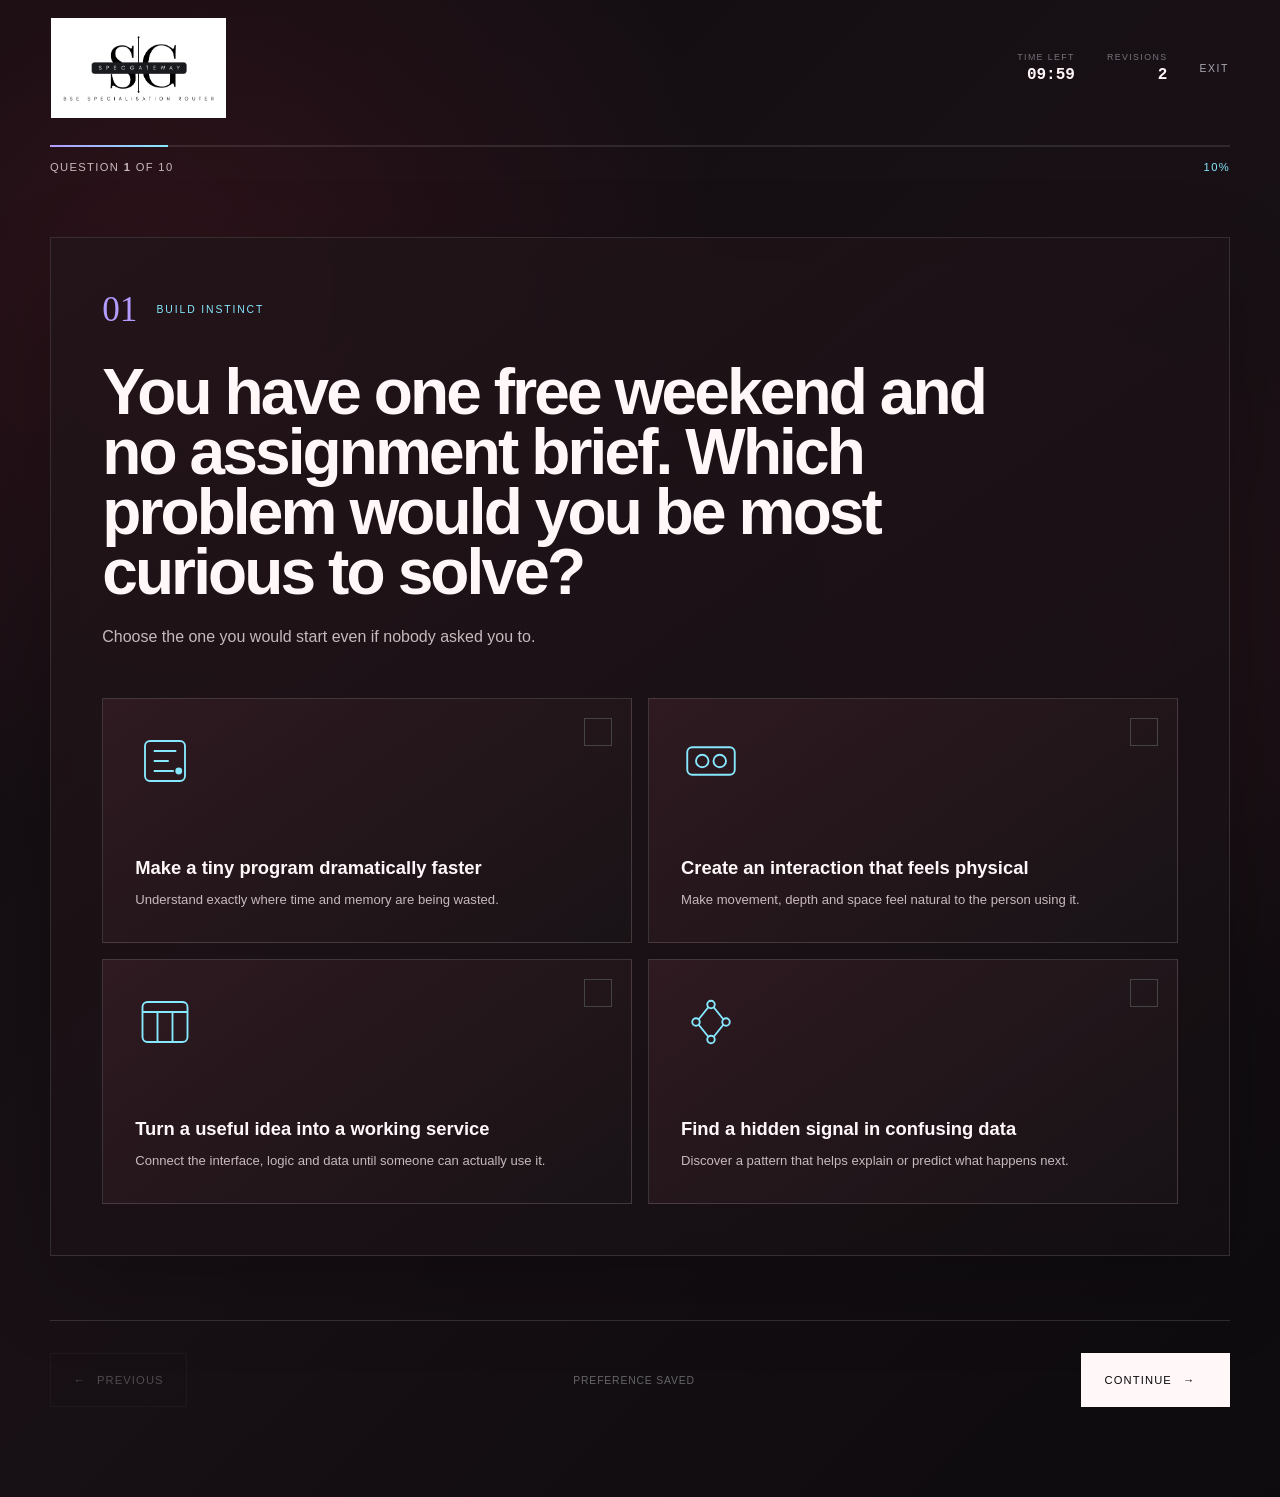
==== results.html @ 1edab22e "Initial SpecGateway website" ====
<!DOCTYPE html>
<html lang="en">

<head>
    <meta charset="UTF-8">

    <meta
        name="viewport"
        content="width=device-width, initial-scale=1.0"
    >

    <meta
        name="description"
        content="Discover your recommended BSE specialisation with SpecGateway."
    >

    <title>Results | SpecGateway</title>

    <link rel="stylesheet" href="styles.css">
</head>


<body class="results-page">


    <!-- =========================================================
         2-SECOND BALLOON RESULT INTRO
    ========================================================== -->

    <div
        class="result-reveal-overlay"
        id="resultRevealOverlay"
    >

        <!-- Cute floating balloons -->
        <div
            class="balloon-layer"
            aria-hidden="true"
        >

            <span class="balloon balloon-1"></span>
            <span class="balloon balloon-2"></span>
            <span class="balloon balloon-3"></span>
            <span class="balloon balloon-4"></span>
            <span class="balloon balloon-5"></span>
            <span class="balloon balloon-6"></span>
            <span class="balloon balloon-7"></span>
            <span class="balloon balloon-8"></span>
            <span class="balloon balloon-9"></span>
            <span class="balloon balloon-10"></span>

        </div>


        <!-- Intro message -->
        <div class="reveal-message">

            <span class="reveal-small">
                SPECGATEWAY
            </span>


            <p class="reveal-pretitle">
                ASSESSMENT COMPLETE
            </p>


            <h1>

                <span id="revealStudentName">
                    STUDENT
                </span>,

            </h1>


            <p class="reveal-gateway-text">
                YOUR GATEWAY IS OPEN
            </p>


            <div class="reveal-stars" aria-hidden="true">

                <span>✦</span>
                <span>✧</span>
                <span>✦</span>

            </div>

        </div>

    </div>



    <!-- =========================================================
         CELEBRATION CANVAS
         Used for subtle confetti after result reveal
    ========================================================== -->

    <canvas
        id="celebrationCanvas"
        aria-hidden="true"
    ></canvas>



    <!-- =========================================================
         NAVIGATION
    ========================================================== -->

    <nav
        class="main-nav scrolled"
        id="mainNav"
        aria-label="Results navigation"
    >

        <div class="nav-container">


            <!-- LOGO -->

            <a
                class="brand"
                href="index.html"
                aria-label="SpecGateway home"
            >

                <img
                    class="brand-logo"
                    src="assets/logo/specgateway-logo.png"
                    alt="SpecGateway — BSE Specialisation Router"
                >

            </a>



            <!-- MOBILE NAVIGATION -->

            <button
                class="nav-toggle"
                id="navToggle"
                type="button"
                aria-label="Open navigation"
                aria-expanded="false"
                aria-controls="navLinks"
            >

                <span></span>
                <span></span>
                <span></span>

            </button>



            <!-- NAVIGATION LINKS -->

            <div
                class="nav-menu"
                id="navLinks"
            >

                <a
                    class="nav-link"
                    href="index.html#gateway"
                >
                    Gateway
                </a>


                <a
                    class="nav-link"
                    href="index.html#paths"
                >
                    Paths
                </a>


                <a
                    class="nav-link"
                    href="index.html#process"
                >
                    How It Works
                </a>


                <a
                    class="nav-link"
                    href="contact.html"
                >
                    Connect
                </a>


                <a
                    class="nav-cta"
                    href="quiz.html"
                >

                    Assessment

                    <span aria-hidden="true">
                        ↗
                    </span>

                </a>

            </div>

        </div>

    </nav>



    <!-- =========================================================
         RESULTS MAIN
    ========================================================== -->

    <main
        class="results-main"
        id="resultsMain"
    >


        <!-- =====================================================
             01 / PRIMARY RESULT
        ====================================================== -->

        <section
            class="results-hero section-pad"
            id="resultsHero"
        >

            <div class="section-number">
                01 / YOUR GATEWAY
            </div>


            <div class="results-hero-grid">


                <!-- LEFT TEXT -->

                <div class="results-hero-copy">


                    <p class="results-personal-intro">

                        <span id="resultFirstName">
                            Student
                        </span>,

                        your strongest signal points here.

                    </p>



                    <span class="result-primary-label">
                        PRIMARY SPECIALISATION
                    </span>



                    <h1
                        class="result-specialisation-name"
                        id="resultPrimaryName"
                    >
                        ANALYSING...
                    </h1>



                    <p
                        class="result-primary-tagline"
                        id="resultPrimaryTagline"
                    >
                        Your assessment profile is being prepared.
                    </p>


                </div>



                <!-- RIGHT SCORE -->

                <div class="result-score-orbit">

                    <div class="score-orbit-ring ring-a"></div>
                    <div class="score-orbit-ring ring-b"></div>
                    <div class="score-orbit-ring ring-c"></div>


                    <div class="result-score-core">

                        <strong id="primaryMatchPercent">
                            0%
                        </strong>

                        <span>
                            SIGNAL SHARE
                        </span>

                    </div>

                </div>


            </div>

        </section>



        <!-- =====================================================
             02 / WHY IT FITS
        ====================================================== -->

        <section class="results-reasoning section-pad">

            <div class="section-number">
                02 / YOUR PATTERN
            </div>


            <div class="results-reasoning-grid">


                <div class="results-reasoning-heading">

                    <h2>

                        YOUR ANSWERS
                        <br>

                        <em>
                            LEFT CLUES.
                        </em>

                    </h2>


                    <p>
                        SpecGateway looked across your choices rather
                        than relying on a single answer.
                    </p>

                </div>



                <div
                    class="reasoning-list"
                    id="reasoningList"
                >

                    <!-- JavaScript inserts 3 reasoning cards -->

                </div>


            </div>

        </section>



        <!-- =====================================================
             03 / SECONDARY MATCH
        ====================================================== -->

        <section class="secondary-result section-pad">

            <div class="section-number">
                03 / SECONDARY SIGNAL
            </div>


            <div class="secondary-result-grid">


                <div>

                    <h2>

                        ONE RESULT
                        <br>

                        DOESN'T TELL
                        <br>

                        <em>
                            THE WHOLE STORY.
                        </em>

                    </h2>

                </div>



                <article class="secondary-card">

                    <span class="secondary-label">
                        YOUR SECOND STRONGEST SIGNAL
                    </span>


                    <h3 id="secondaryMatchName">
                        Loading...
                    </h3>


                    <div class="secondary-percentage">

                        <strong id="secondaryMatchPercent">
                            0%
                        </strong>

                    </div>


                    <p id="secondaryMatchCopy">
                        Your profile also showed a meaningful connection
                        with this specialisation.
                    </p>

                </article>


            </div>

        </section>



        <!-- =====================================================
             04 / REQUIRED HTML5 CANVAS GRAPH
        ====================================================== -->

        <section class="result-chart-section section-pad">

            <div class="section-number">
                04 / SPECIALISATION MAP
            </div>


            <div class="result-chart-heading">

                <h2>

                    FOUR PATHS.
                    <br>

                    <em>
                        YOUR SIGNALS.
                    </em>

                </h2>


                <p>
                    This dynamic HTML5 Canvas visual shows how your
                    responses were distributed across all four BSE
                    specialisations.
                </p>

            </div>



            <div class="result-chart-layout">


                <!-- Canvas requirement -->

                <div class="canvas-shell">

                    <canvas
                        id="specialisationChart"
                        width="760"
                        height="560"
                        aria-label="Canvas chart showing the student's four specialisation scores"
                    ></canvas>

                </div>



                <!-- Text percentages -->

                <div class="score-list">


                    <div class="score-row">

                        <div>

                            <span class="score-index">
                                01
                            </span>

                            <span>
                                Low-Level Programming
                            </span>

                        </div>

                        <strong id="scoreLowLevel">
                            0%
                        </strong>

                    </div>



                    <div class="score-row">

                        <div>

                            <span class="score-index">
                                02
                            </span>

                            <span>
                                AR / VR
                            </span>

                        </div>

                        <strong id="scoreArvr">
                            0%
                        </strong>

                    </div>



                    <div class="score-row">

                        <div>

                            <span class="score-index">
                                03
                            </span>

                            <span>
                                Full-Stack Web Development
                            </span>

                        </div>

                        <strong id="scoreFullstack">
                            0%
                        </strong>

                    </div>



                    <div class="score-row">

                        <div>

                            <span class="score-index">
                                04
                            </span>

                            <span>
                                Machine Learning
                            </span>

                        </div>

                        <strong id="scoreMl">
                            0%
                        </strong>

                    </div>


                </div>


            </div>

        </section>



        <!-- =====================================================
             05 / NEXT STEPS
        ====================================================== -->

        <section class="results-next section-pad">

            <div class="section-number">
                05 / WHERE NEXT?
            </div>


            <div class="results-next-heading">

                <h2>

                    DON'T JUST
                    <br>

                    KNOW THE PATH.
                    <br>

                    <em>
                        TEST IT.
                    </em>

                </h2>


                <p>
                    Use these recommendations as small experiments
                    before making larger learning decisions.
                </p>

            </div>



            <div
                class="next-step-grid"
                id="nextStepGrid"
            >

                <!-- JavaScript inserts pathway-specific next steps -->

            </div>

        </section>



        <!-- =====================================================
             06 / PERSONAL REFLECTION
        ====================================================== -->

        <section
            class="result-reflection-section section-pad"
            id="resultReflectionSection"
        >

            <div class="section-number">
                06 / YOUR OWN WORDS
            </div>


            <div class="result-reflection-grid">

                <div>

                    <h2>

                        YOU ALSO
                        <br>

                        <em>
                            SAID...
                        </em>

                    </h2>

                </div>


                <blockquote
                    class="student-reflection-result"
                    id="studentReflectionResult"
                >
                    Your optional reflection will appear here.
                </blockquote>

            </div>

        </section>



        <!-- =====================================================
             07 / CONGRATULATIONS
        ====================================================== -->

        <section class="congratulations-section section-pad">

            <div class="congratulations-inner">


                <span class="section-number">
                    07 / GATEWAY OPEN
                </span>


                <p class="congrats-small">
                    ASSESSMENT COMPLETE
                </p>


                <h2>

                    CONGRATULATIONS,
                    <br>

                    <em id="congratsName">
                        STUDENT.
                    </em>

                </h2>


                <p class="congrats-copy">
                    You have completed your SpecGateway reflection.
                    This result is not a permanent label — it is a
                    direction worth exploring.
                </p>


                <div
                    class="celebration-symbols"
                    aria-hidden="true"
                >

                    <span>✦</span>
                    <span>◌</span>
                    <span>✧</span>
                    <span>◈</span>
                    <span>✦</span>

                </div>


            </div>

        </section>



        <!-- =====================================================
             08 / SHARE YOUR RESULT
        ====================================================== -->

        <section class="share-result-section section-pad">

            <div class="section-number">
                08 / SHARE YOUR GATEWAY
            </div>


            <div class="share-result-grid">


                <div class="share-result-heading">

                    <h2>

                        LET YOUR
                        <br>

                        <em>
                            NETWORK KNOW.
                        </em>

                    </h2>


                    <p>
                        Share your recommended BSE specialisation
                        or copy your result for another platform.
                    </p>

                </div>



                <div class="share-panel">


                    <!-- Dynamic share card -->

                    <article
                        class="share-preview-card"
                        id="sharePreviewCard"
                    >

                        <span class="share-card-label">
                            SPECGATEWAY / RESULT
                        </span>


                        <h3 id="shareResultName">
                            Loading...
                        </h3>


                        <p id="shareResultText">
                            My strongest BSE specialisation signal is...
                        </p>


                        <span class="share-card-footer">
                            BSE SPECIALISATION ROUTER
                        </span>

                    </article>



                    <!-- Real sharing controls -->

                    <div class="share-buttons-grid">


                        <!-- LinkedIn -->

                        <button
                            type="button"
                            class="share-button"
                            id="shareLinkedIn"
                        >

                            <span class="share-platform">
                                in
                            </span>


                            <span>
                                LinkedIn
                            </span>


                            <span class="share-arrow">
                                ↗
                            </span>

                        </button>



                        <!-- Facebook -->

                        <button
                            type="button"
                            class="share-button"
                            id="shareFacebook"
                        >

                            <span class="share-platform">
                                f
                            </span>


                            <span>
                                Facebook
                            </span>


                            <span class="share-arrow">
                                ↗
                            </span>

                        </button>



                        <!-- Instagram / native share -->

                        <button
                            type="button"
                            class="share-button"
                            id="shareInstagram"
                        >

                            <span class="share-platform">
                                ◎
                            </span>


                            <span>
                                Instagram
                            </span>


                            <span class="share-arrow">
                                ↗
                            </span>

                        </button>



                        <!-- Copy -->

                        <button
                            type="button"
                            class="share-button"
                            id="copyResult"
                        >

                            <span class="share-platform">
                                ⧉
                            </span>


                            <span>
                                Copy Result
                            </span>


                            <span class="share-arrow">
                                ↗
                            </span>

                        </button>


                    </div>



                    <p
                        class="share-feedback"
                        id="shareFeedback"
                        aria-live="polite"
                    ></p>


                </div>


            </div>

        </section>



        <!-- =====================================================
             09 / RETAKE
        ====================================================== -->

        <section class="results-actions section-pad">

            <div class="results-action-inner">


                <div>

                    <span class="section-number">
                        09 / KEEP EXPLORING
                    </span>


                    <h2>

                        YOUR INTERESTS
                        <br>

                        <em>
                            CAN EVOLVE.
                        </em>

                    </h2>


                    <p>
                        Explore the recommended path, then return later
                        if your interests change.
                    </p>

                </div>



                <div class="results-action-buttons">


                    <button
                        type="button"
                        class="button button-primary"
                        id="retakeAssessment"
                    >

                        Retake Assessment

                        <span aria-hidden="true">
                            ↗
                        </span>

                    </button>



                    <a
                        href="contact.html"
                        class="button button-ghost"
                    >

                        Ask a Question

                        <span aria-hidden="true">
                            ↗
                        </span>

                    </a>


                </div>


                <p
                    class="retake-message"
                    id="retakeMessage"
                    aria-live="polite"
                ></p>


            </div>

        </section>


    </main>



    <!-- =========================================================
         FOOTER
    ========================================================== -->

    <footer class="main-footer">


        <div class="footer-brand-lockup">

            <img
                src="assets/logo/specgateway-logo.png"
                alt="SpecGateway — BSE Specialisation Router"
            >

        </div>



        <div class="footer-columns">


            <div>

                <p class="footer-label">
                    PROJECT
                </p>


                <p>
                    An interactive BSE Specialisation Advisor
                    for incoming software engineering students.
                </p>

            </div>



            <nav aria-label="Footer navigation">

                <p class="footer-label">
                    NAVIGATE
                </p>


                <a href="index.html#gateway">
                    Gateway
                </a>


                <a href="index.html#paths">
                    Paths
                </a>


                <a href="quiz.html">
                    Assessment
                </a>


                <a href="contact.html">
                    Connect
                </a>

            </nav>



            <div>

                <p class="footer-label">
                    SPECIALISATIONS
                </p>


                <p>
                    Low-Level Programming
                </p>


                <p>
                    AR / VR
                </p>


                <p>
                    Full-Stack Web Development
                </p>


                <p>
                    Machine Learning
                </p>

            </div>


        </div>



        <div class="footer-bottom">

            <span>
                © 2026 SpecGateway
            </span>


            <span>
                BSE SPECIALISATION ROUTER
            </span>

        </div>


    </footer>



    <!-- =========================================================
         JAVASCRIPT
    ========================================================== -->

    <script src="script.js"></script>


</body>

</html>
---- styles.css ----
/* ROOT COLORS */
:root {
    --bg: #0b090c;
    --panel: #171216;

    --text: #fff7f8;
    --muted: #c7b9bd;

    --violet: #b39cff;
    --cyan: #86e8ff;

    --red: #d14a61;
    --red-dark: #7a2133;
    --coral: #ff796f;

    --line: rgba(255, 255, 255, .14);

    --success: #8cf0c5;
    --error: #ff8b9b;
}

/* GENERAL */
* {
    box-sizing: border-box;
    margin: 0;
    padding: 0;
}

html {
    scroll-behavior: smooth;
}


body {
    background:
        radial-gradient(
            circle at 12% 18%,
            rgba(209, 74, 97, .12),
            transparent 30%
        ),
        radial-gradient(
            circle at 88% 70%,
            rgba(179, 156, 255, .06),
            transparent 30%
        ),
        var(--bg);

    color: var(--text);

    font-family:
        Arial,
        Helvetica,
        sans-serif;

    overflow-x: hidden;
}

a {
    color: inherit;
    text-decoration: none;
}

img {
    max-width: 100%;
    display: block;
}


/* SKIP LINK */

.skip-link {
    position: fixed;
    left: 1rem;
    top: -5rem;
    z-index: 999;
    background: #fff;
    color: #000;
    padding: .7rem 1rem;
}

.skip-link:focus {
    top: 1rem;
}


/* NAVIGATION */

.main-nav {
    position: fixed;
    inset: 0 0 auto;
    z-index: 50;
    padding: 18px 4vw;
    transition: .3s;
}

.main-nav.scrolled {
    background: rgba(5, 5, 6, .78);
    backdrop-filter: blur(18px);
    border-bottom: 1px solid var(--line);
}

.nav-container {
    display: flex;
    align-items: center;
    justify-content: space-between;
    gap: 2rem;
}

.brand-logo {
    width: 175px;
    filter: invert(1);
    mix-blend-mode: screen;
}

.nav-menu {
    display: flex;
    align-items: center;
    gap: 1.6rem;
    font-size: .78rem;
    text-transform: uppercase;
    letter-spacing: .12em;
}

.nav-link {
    color: #d5d1d8;
}

.nav-link:hover {
    color: var(--cyan);
}

.nav-cta,
.button {
    display: inline-flex;
    gap: .7rem;
    align-items: center;
    justify-content: center;
    border: 1px solid var(--line);
    padding: 14px 20px;
    text-transform: uppercase;
    letter-spacing: .1em;
    font-size: .76rem;
    transition: .25s;
}

.nav-cta,
.button-primary {
    background: var(--text);
    color: #08080a;
}

.button:hover,
.nav-cta:hover {
    transform: translateY(-2px);
}

.button-ghost {
    background: rgba(0, 0, 0, .2);
    backdrop-filter: blur(8px);
}

.button-light {
    background: #fff;
    color: #000;
}

.nav-toggle {
    display: none;
}


/* HERO */

.hero {
    height: 100svh;
    min-height: 720px;
    position: relative;
    overflow: hidden;
    display: flex;
    align-items: center;
}

.hero-video,
.hero-overlay,
#heroCanvas {
    position: absolute;
    inset: 0;
    width: 100%;
    height: 100%;
}

.hero-video {
    object-fit: cover;
}

.hero-overlay {
    background:
        linear-gradient(
            90deg,
            rgba(0, 0, 0, .78),
            rgba(0, 0, 0, .18) 60%,
            rgba(0, 0, 0, .42)
        ),
        linear-gradient(
            0deg,
            rgba(0, 0, 0, .75),
            transparent 55%
        );
}

#heroCanvas {
    pointer-events: none;
}

.hero-inner {
    position: relative;
    z-index: 2;
    width: 100%;
    padding: 10vh 5vw 8vh;
}

.hero-kicker,
.section-number,
.eyebrow {
    font-size: .7rem;
    letter-spacing: .2em;
    text-transform: uppercase;
    color: #cbc6d0;
}

.hero-index {
    margin-right: 1rem;
    color: var(--cyan);
}

.hero-title {
    font-size: clamp(4.2rem, 11vw, 10rem);
    line-height: .82;
    letter-spacing: -.065em;
    margin: 5vh 0;
}

.hero-line {
    display: block;
}

.hero-line-accent {
    font-style: italic;
    color: transparent;
    -webkit-text-stroke: 1px var(--text);
}

.hero-bottom {
    display: flex;
    justify-content: space-between;
    align-items: end;
    gap: 3rem;
}

.hero-copy {
    max-width: 460px;
    font-size: 1.08rem;
    color: #ddd8df;
}

.hero-actions {
    display: flex;
    gap: .7rem;
    flex-wrap: wrap;
}


/* PATH MARQUEE */

.path-marquee {
    position: absolute;
    bottom: 0;
    width: 100%;
    border-top: 1px solid var(--line);
    overflow: hidden;
    background: rgba(0, 0, 0, .2);
    z-index: 3;
}

.path-marquee-track {
    display: flex;
    gap: 2.3rem;
    width: max-content;
    padding: 12px 0;
    font-size: .67rem;
    letter-spacing: .16em;
    animation: marquee 26s linear infinite;
}

@keyframes marquee {
    to {
        transform: translateX(-50%);
    }
}


/* SCROLL CUE */

.scroll-cue {
    position: absolute;
    right: 4vw;
    bottom: 55px;
    z-index: 4;
    font-size: .6rem;
    letter-spacing: .16em;
    display: flex;
    align-items: center;
    gap: 12px;
}

.scroll-line {
    width: 50px;
    height: 1px;
    background: #fff;
}


/* SECTION SPACING */

.section-pad {
    padding: 10rem 5vw;
}


/* INTRO AND STUDENT ENTRY LAYOUT */

.intro-layout,
.entry-layout {
    display: grid;
    grid-template-columns: 1.05fr .95fr;
    gap: 7vw;
    align-items: center;
    margin-top: 5rem;
}

.intro-copy h2,
.process-heading h2,
.entry-copy h2 {
    font-size: clamp(3rem, 6vw, 6.7rem);
    line-height: .93;
    letter-spacing: -.05em;
    margin: 1.5rem 0;
}

em {
    font-family: Georgia, serif;
    font-weight: 400;
    color: var(--violet);
}

.lead-copy,
.entry-copy > p {
    max-width: 620px;
    color: var(--muted);
    font-size: 1.05rem;
}


/* GATEWAY 3D VISUAL */

.gateway-stage {
    text-align: center;
    perspective: 1000px;
}

.gateway-scene {
    height: 480px;
    position: relative;
    transform-style: preserve-3d;
    transition: transform .15s ease-out;
}

.gateway-orbit,
.gateway-core {
    position: absolute;
    left: 50%;
    top: 50%;
    transform: translate(-50%, -50%);
    border-radius: 50%;
}

.gateway-orbit {
    border: 1px solid rgba(169, 140, 255, .55);
    box-shadow: 0 0 50px rgba(121, 231, 255, .08);
}

.orbit-one {
    width: 360px;
    height: 360px;
}

.orbit-two {
    width: 270px;
    height: 270px;
    transform: translate(-50%, -50%) rotateX(70deg);
}

.orbit-three {
    width: 410px;
    height: 190px;
    transform: translate(-50%, -50%) rotateY(65deg);
}

.gateway-core {
    width: 150px;
    height: 150px;
    display: grid;
    place-items: center;
    background:
        radial-gradient(
            circle,
            rgba(121, 231, 255, .18),
            rgba(169, 140, 255, .08),
            transparent 70%
        );
    border: 1px solid var(--line);
    font: 4rem Georgia, serif;
}

.gateway-label {
    position: absolute;
    font-size: .6rem;
    letter-spacing: .16em;
}

.label-top {
    top: 4%;
    left: 50%;
    transform: translateX(-50%);
}

.label-bottom {
    bottom: 4%;
    left: 50%;
    transform: translateX(-50%);
}

.label-left {
    left: 0;
    top: 50%;
}

.label-right {
    right: 0;
    top: 50%;
}

.gateway-note {
    font-size: .65rem;
    color: var(--muted);
    letter-spacing: .12em;
}


/* PATHWAYS */

.pathways-heading {
    padding-bottom: 5rem;
}

.pathways-title-row {
    display: flex;
    justify-content: space-between;
    align-items: end;
    gap: 3rem;
    margin-top: 2rem;
}

.pathways-title-row h2 {
    font-size: clamp(4rem, 9vw, 9rem);
    line-height: .85;
    letter-spacing: -.06em;
}

.pathways-title-row p {
    max-width: 390px;
    color: var(--muted);
}

.path-panel {
    min-height: 80vh;
    border-top: 1px solid var(--line);
    display: grid;
    grid-template-columns: 1fr 1fr;
    align-items: stretch;
}

.path-reversed .path-visual {
    order: 2;
}

.path-visual {
    min-height: 560px;
    background:
        radial-gradient(
            circle at center,
            rgba(169, 140, 255, .12),
            transparent 55%
        ),
        #09090c;

    display: grid;
    place-items: center;
    overflow: hidden;
}

.path-content {
    padding: 8vw 6vw;
    display: flex;
    flex-direction: column;
    justify-content: center;
}

.path-index {
    font: 5rem Georgia, serif;
    color: #555;
}

.path-category {
    font-size: .65rem;
    letter-spacing: .2em;
    color: var(--cyan);
    margin: 1rem 0;
}

.path-content h3 {
    font-size: clamp(3rem, 5.8vw, 6.5rem);
    line-height: .9;
    letter-spacing: -.05em;
}

.path-content > p {
    max-width: 560px;
    color: var(--muted);
    margin: 2rem 0;
}

.path-keywords {
    display: flex;
    flex-wrap: wrap;
    gap: .5rem;
    list-style: none;
}

.path-keywords li {
    border: 1px solid var(--line);
    padding: .55rem .8rem;
    border-radius: 99px;
    font-size: .68rem;
    text-transform: uppercase;
}


/* LOW LEVEL PROGRAMMING VISUAL */

.visual-code-field {
    font: clamp(2rem, 5vw, 5rem) monospace;
    display: grid;
    gap: 1rem;
    opacity: .55;
    transform: rotate(-10deg);
}


/* AR VR VISUAL */

.visual-xr-space {
    position: relative;
    width: 360px;
    height: 360px;
}

.xr-ring {
    position: absolute;
    border: 1px solid var(--cyan);
    border-radius: 50%;
    inset: 20px;
}

.xr-ring-two {
    inset: 90px;
    border-color: var(--violet);
}

.xr-dot {
    position: absolute;
    width: 18px;
    height: 18px;
    border-radius: 50%;
    background: #fff;
    left: 50%;
    top: 50%;
    box-shadow: 0 0 35px var(--cyan);
}


/* FULL STACK VISUAL */

.visual-browser {
    width: min(72%, 520px);
    aspect-ratio: 1.3;
    border: 1px solid #777;
    transform: perspective(800px) rotateY(-12deg) rotateX(6deg);
    padding: 18px;
}

.browser-top {
    display: flex;
    gap: 8px;
    border-bottom: 1px solid #444;
    padding-bottom: 12px;
}

.browser-top span {
    width: 8px;
    height: 8px;
    border-radius: 50%;
    border: 1px solid #aaa;
}

.browser-grid {
    display: grid;
    grid-template-columns: 1fr 1fr;
    gap: 12px;
    height: 80%;
    padding-top: 18px;
}

.browser-grid span {
    border: 1px solid #333;
    background:
        linear-gradient(
            135deg,
            rgba(121, 231, 255, .08),
            rgba(169, 140, 255, .08)
        );
}


/* MACHINE LEARNING VISUAL */

.visual-network {
    position: relative;
    width: 380px;
    height: 380px;
}

.node {
    position: absolute;
    width: 18px;
    height: 18px;
    border: 1px solid var(--cyan);
    border-radius: 50%;
    box-shadow: 0 0 20px rgba(121, 231, 255, .4);
}

.n1 {
    left: 10%;
    top: 45%;
}

.n2 {
    left: 42%;
    top: 15%;
}

.n3 {
    right: 8%;
    top: 42%;
}

.n4 {
    left: 40%;
    bottom: 12%;
}

.n5 {
    left: 48%;
    top: 48%;
    background: var(--violet);
}

.network-line {
    position: absolute;
    height: 1px;
    background: #555;
    transform-origin: left;
}

.l1 {
    width: 155px;
    left: 14%;
    top: 47%;
    transform: rotate(-38deg);
}

.l2 {
    width: 160px;
    left: 47%;
    top: 18%;
    transform: rotate(35deg);
}

.l3 {
    width: 170px;
    left: 15%;
    top: 48%;
    transform: rotate(38deg);
}

.l4 {
    width: 170px;
    left: 47%;
    top: 51%;
    transform: rotate(-38deg);
}


/* HOW IT WORKS */

.process {
    background: #eeeae2;
    color: #0b0b0c;
}

.process .section-number {
    color: #666;
}

.process-grid {
    display: grid;
    grid-template-columns: repeat(4, 1fr);
    border-top: 1px solid #aaa;
    margin-top: 5rem;
}

.process-item {
    padding: 2.5rem 2rem;
    border-right: 1px solid #aaa;
}

.process-item > span {
    font: 2.4rem Georgia, serif;
}

.process-item h3 {
    font-size: 1.6rem;
    margin: 4rem 0 1rem;
}

.process-item p {
    color: #555;
}


/* STUDENT ENTRY */

.student-entry {
    background: #09090c;
}

.entry-meta {
    display: flex;
    flex-wrap: wrap;
    gap: .6rem;
    margin-top: 2rem;
}

.entry-meta span {
    font-size: .62rem;
    letter-spacing: .1em;
    border: 1px solid var(--line);
    padding: .6rem;
}


/* STUDENT FORM */

.student-form {
    border: 1px solid var(--line);
    padding: clamp(1.4rem, 4vw, 3rem);
    background: rgba(255, 255, 255, .025);
}

.field-group {
    margin-bottom: 1.3rem;
}

.field-group label {
    display: block;
    font-size: .68rem;
    letter-spacing: .13em;
    text-transform: uppercase;
    margin-bottom: .5rem;
}

input,
select {
    width: 100%;
    padding: 1rem;
    background: #0c0c10;
    color: #fff;
    border: 1px solid #393940;
    outline: none;
}

input:focus,
select:focus {
    border-color: var(--cyan);
}

.is-valid {
    border-color: var(--success) !important;
}

.is-invalid {
    border-color: var(--error) !important;
}

.error-message {
    display: block;
    color: var(--error);
    min-height: 1rem;
    margin-top: .35rem;
    font-size: .7rem;
}

.form-consent {
    display: flex;
    gap: .8rem;
    align-items: flex-start;
    margin: 1rem 0;
}

.form-consent input {
    width: auto;
    margin-top: .25rem;
}

.form-consent label {
    font-size: .75rem;
    color: var(--muted);
}

.form-submit {
    width: 100%;
    margin-top: 1rem;
}


/* FINAL CALL TO ACTION */

.final-cta {
    min-height: 90vh;
    position: relative;
    display: grid;
    place-items: center;
    overflow: hidden;
}

.final-cta-background {
    position: absolute;
    inset: 0;
    display: flex;
    justify-content: center;
    gap: 0;
    font: clamp(18rem, 45vw, 45rem) / 1 Georgia, serif;
    color: #0c0c10;
    -webkit-text-stroke: 1px #25252b;
}

.final-cta-inner {
    position: relative;
    z-index: 2;
    text-align: center;
}

.final-cta-inner h2 {
    font-size: clamp(4rem, 10vw, 10rem);
    line-height: .82;
    letter-spacing: -.06em;
    margin: 2rem 0;
}


/* FOOTER */

.main-footer {
    padding: 6rem 5vw 2rem;
    border-top: 1px solid var(--line);
}

.footer-brand-lockup img {
    width: min(500px, 80vw);
    filter: invert(1);
    margin-bottom: 5rem;
}

.footer-columns {
    display: grid;
    grid-template-columns: 2fr 1fr 1.4fr;
    gap: 4rem;
}

.footer-columns p,
.footer-columns a {
    display: block;
    color: var(--muted);
    margin: .4rem 0;
}

.footer-label {
    color: #fff !important;
    font-size: .65rem;
    letter-spacing: .15em;
    margin-bottom: 1rem !important;
}

.footer-bottom {
    display: flex;
    justify-content: space-between;
    border-top: 1px solid var(--line);
    margin-top: 5rem;
    padding-top: 1.5rem;
    font-size: .65rem;
    color: #777;
}


/* SCROLL REVEAL */

.reveal-on-scroll {
    opacity: 0;
    transform: translateY(30px);
    transition: .8s ease;
}

.reveal-on-scroll.visible {
    opacity: 1;
    transform: none;
}


/* TABLET */

@media (max-width: 850px) {

    .nav-toggle {
        display: flex;
        width: 34px;
        height: 30px;
        flex-direction: column;
        justify-content: center;
        gap: 5px;
    }

    .nav-toggle span {
        height: 1px;
        background: #fff;
        width: 100%;
    }

    .nav-menu {
        position: absolute;
        top: 72px;
        left: 4vw;
        right: 4vw;
        display: none;
        flex-direction: column;
        align-items: flex-start;
        background: #0b0b0e;
        padding: 1.5rem;
        border: 1px solid var(--line);
    }

    .nav-menu.active {
        display: flex;
    }

    .hero-inner {
        padding-top: 18vh;
    }

    .hero-bottom,
    .pathways-title-row {
        align-items: flex-start;
        flex-direction: column;
    }

    .scroll-cue {
        display: none;
    }

    .intro-layout,
    .entry-layout,
    .path-panel {
        grid-template-columns: 1fr;
    }

    .path-reversed .path-visual {
        order: 0;
    }

    .path-visual {
        min-height: 400px;
    }

    .process-grid {
        grid-template-columns: 1fr 1fr;
    }

    .footer-columns {
        grid-template-columns: 1fr;
    }
}


/* MOBILE */

@media (max-width: 520px) {

    .brand-logo {
        width: 130px;
    }

    .hero {
        min-height: 650px;
    }

    .hero-title {
        font-size: 18vw;
    }

    .hero-actions {
        flex-direction: column;
        align-items: stretch;
    }

    .button {
        width: 100%;
    }

    .section-pad {
        padding: 7rem 6vw;
    }

    .gateway-scene {
        height: 360px;
    }

    .orbit-one {
        width: 280px;
        height: 280px;
    }

    .orbit-two {
        width: 210px;
        height: 210px;
    }

    .orbit-three {
        width: 300px;
        height: 150px;
    }

    .process-grid {
        grid-template-columns: 1fr;
    }

    .process-item {
        border-right: 0;
        border-bottom: 1px solid #aaa;
    }

    .footer-bottom {
        flex-direction: column;
        gap: .5rem;
    }
}
.contact-page .reveal-on-scroll {
    opacity: 1;
    transform: translateY(0);
    visibility: visible;
}

.contact-page .reveal-on-scroll.visible {
    opacity: 1;
    transform: translateY(0);
}
/* SPECGATEWAY — CONTACT PAGE */


/*PAGE */

.contact-page {
    background: var(--bg);
    color: var(--text);
}

.contact-main {
    padding-top: 100px;
}


/*CONTACT INTRO */

.contact-intro {
    min-height: 70vh;
    display: flex;
    flex-direction: column;
    justify-content: center;
    border-bottom: 1px solid var(--line);
}

.contact-intro-grid {
    display: grid;
    grid-template-columns: 1.4fr .6fr;
    gap: 8vw;
    align-items: end;
    margin-top: 3rem;
}

.contact-display {
    font-size: clamp(5rem, 11vw, 11rem);
    line-height: .78;
    letter-spacing: -.07em;
    font-weight: 700;
}

.contact-display em {
    font-family: Georgia, serif;
    font-weight: 400;
    color: transparent;
    -webkit-text-stroke: 1px var(--violet);
}

.contact-intro-copy {
    max-width: 420px;
    padding-bottom: 1rem;
}

.contact-intro-copy .eyebrow {
    color: var(--cyan);
    margin-bottom: 1.3rem;
}

.contact-intro-copy > p:last-child {
    color: var(--muted);
    line-height: 1.8;
    font-size: 1rem;
}


/* CONTACT WORKSPACE */

.contact-workspace {
    position: relative;
}

.contact-workspace-grid {
    display: grid;
    grid-template-columns: 1fr 1fr;
    gap: 6vw;
    align-items: start;
}


/* TERMINAL PROFILE*/

.terminal-window {
    border: 1px solid var(--line);
    background: #0a0a0d;
    overflow: hidden;
}

.terminal-header {
    min-height: 64px;
    border-bottom: 1px solid var(--line);

    display: flex;
    align-items: center;

    padding: 0 1.4rem;
}

.terminal-buttons {
    display: flex;
    gap: 8px;
    margin-right: 1.4rem;
}

.term-btn {
    display: block;

    width: 10px;
    height: 10px;

    border-radius: 50%;
}

.term-close {
    background: #ff6b6b;
}

.term-minimize {
    background: #ffd166;
}

.term-maximize {
    background: #7be495;
}

.terminal-title {
    color: #77747e;

    font-family: monospace;

    font-size: .75rem;

    letter-spacing: .08em;
}


/*  TERMINAL BODY */

.terminal-body {
    padding: clamp(1.5rem, 4vw, 2.7rem);

    font-family:
        "Courier New",
        Courier,
        monospace;
}

.terminal-line {
    display: flex;
    align-items: center;
    gap: .8rem;

    font-size: .86rem;
}

.terminal-prompt {
    color: var(--cyan);
}

.terminal-command {
    color: #fff;
}

.terminal-space {
    margin-top: 2.6rem;
}


/* IDENTITY CARD */

.identity-card {
    position: relative;

    display: flex;
    flex-direction: column;
    gap: .55rem;

    margin: 1.4rem 0 0 2rem;
    padding: 1.2rem 1.4rem;

    border-left: 1px solid var(--violet);

    background:
        linear-gradient(
            90deg,
            rgba(169,140,255,.08),
            transparent
        );
}

.identity-card::before {
    content: "";

    position: absolute;

    left: -1px;
    top: 0;

    width: 35%;
    height: 1px;

    background: var(--violet);
}

.identity-card::after {
    content: "";

    position: absolute;

    left: -1px;
    bottom: 0;

    width: 65%;
    height: 1px;

    background: var(--violet);
}

.identity-card span {
    font-size: .78rem;
    letter-spacing: .08em;
}

.identity-card span:first-child {
    color: var(--cyan);
}


/* TERMINAL TEXT */

.terminal-copy {
    margin:
        1.2rem
        0
        0
        2rem;

    color: var(--muted);

    line-height: 1.8;

    font-size: .8rem;
}

.terminal-copy p {
    margin-bottom: .8rem;
}

.terminal-focus {
    color: #fff;
}


/* SKILLS */

.skill-tags {
    display: flex;
    flex-wrap: wrap;

    gap: .5rem;

    margin:
        1.2rem
        0
        0
        2rem;
}

.skill-tags span {
    padding: .55rem .7rem;

    border: 1px solid #34343a;

    background: rgba(255,255,255,.025);

    color: #ccc8d0;

    font-size: .68rem;

    transition:
        border-color .25s,
        color .25s,
        transform .25s;
}

.skill-tags span:hover {
    border-color: var(--cyan);

    color: var(--cyan);

    transform: translateY(-2px);
}


/* TERMINAL LAST LINE */

.terminal-last {
    padding-bottom: .3rem;
}

.terminal-cursor {
    color: var(--violet);
}


/*  DIRECT CHANNELS */

.direct-channels {
    margin-top: 4rem;
}

.direct-channels > .section-number {
    color: var(--cyan);
    margin-bottom: 1.4rem;
}

.channel-card {
    display: grid;

    grid-template-columns:
        55px
        1fr
        auto;

    align-items: center;

    gap: 1rem;

    min-height: 100px;

    padding: 1.2rem 1.4rem;

    border-top: 1px solid var(--line);

    transition:
        background .25s,
        padding-left .25s;
}

.channel-card:last-child {
    border-bottom: 1px solid var(--line);
}

.channel-card:hover {
    background: rgba(255,255,255,.035);

    padding-left: 1.8rem;
}

.channel-number {
    color: #666;

    font-family: Georgia, serif;

    font-size: 1.2rem;
}

.channel-label {
    display: block;

    margin-bottom: .4rem;

    color: var(--muted);

    font-size: .6rem;

    letter-spacing: .18em;
}

.channel-card strong {
    font-size: .85rem;

    font-weight: 400;

    word-break: break-word;
}

.channel-arrow {
    color: var(--cyan);

    font-size: 1.2rem;

    transition: transform .25s;
}

.channel-card:hover .channel-arrow {
    transform:
        translate(3px, -3px);
}


/* CONTACT FORM PANEL*/

.contact-form-panel {
    position: sticky;

    top: 120px;

    padding:
        clamp(1.7rem, 4vw, 3.2rem);

    border: 1px solid var(--line);

    background:
        linear-gradient(
            145deg,
            rgba(255,255,255,.045),
            rgba(255,255,255,.015)
        );
}

.form-heading {
    margin-bottom: 2.7rem;
}

.form-heading .section-number {
    color: var(--cyan);
}

.form-heading h2 {
    margin: 1.2rem 0;

    font-size:
        clamp(3rem, 5vw, 5rem);

    line-height: .9;

    letter-spacing: -.05em;
}

.form-heading h2 em {
    color: var(--violet);
}

.form-heading p {
    max-width: 450px;

    color: var(--muted);

    line-height: 1.7;
}


/* CONTACT FORM */

.contact-field {
    margin-bottom: 1.5rem;
}

.contact-field label {
    display: block;

    margin-bottom: .6rem;

    color: #dedbe1;

    font-size: .72rem;

    letter-spacing: .08em;

    text-transform: uppercase;
}

.contact-field input,
.contact-field select,
.contact-field textarea {
    width: 100%;

    border: 1px solid #37373e;

    background: #0b0b0e;

    color: var(--text);

    padding: 1rem;

    font-family: inherit;

    font-size: .9rem;

    outline: none;

    transition:
        border-color .25s,
        background .25s;
}

.contact-field textarea {
    min-height: 180px;

    resize: vertical;

    line-height: 1.6;
}

.contact-field input:focus,
.contact-field select:focus,
.contact-field textarea:focus {
    border-color: var(--cyan);

    background: #0e0e12;
}

.contact-field input::placeholder,
.contact-field textarea::placeholder {
    color: #666;
}


/*  MESSAGE COUNTER*/

.textarea-label-row {
    display: flex;

    align-items: center;

    justify-content: space-between;

    gap: 1rem;
}

.textarea-label-row > span {
    color: #666;

    font-size: .65rem;
}


/* VALIDATION */

.contact-error {
    display: block;

    min-height: 1rem;

    margin-top: .4rem;

    color: var(--error);

    font-size: .7rem;
}

.contact-field .is-valid {
    border-color:
        var(--success) !important;
}

.contact-field .is-invalid {
    border-color:
        var(--error) !important;
}


/* HONEYPOT */

.contact-honeypot {
    position: absolute;

    width: 1px;
    height: 1px;

    overflow: hidden;

    opacity: 0;

    pointer-events: none;
}


/* SUBMIT BUTTON */

.contact-submit {
    width: 100%;

    min-height: 58px;

    margin-top: .5rem;

    cursor: pointer;
}


/* SUCCESS MESSAGE*/

.contact-success {
    min-height: 420px;

    display: flex;
    flex-direction: column;

    align-items: flex-start;
    justify-content: center;

    padding: 2rem 0;
}

.contact-success[hidden] {
    display: none;
}

.success-mark {
    display: grid;

    place-items: center;

    width: 60px;
    height: 60px;

    margin-bottom: 2rem;

    border: 1px solid var(--success);

    border-radius: 50%;

    color: var(--success);

    font-size: 1.5rem;
}

.contact-success h3 {
    margin-bottom: 1rem;

    font-size: clamp(2rem,4vw,4rem);

    letter-spacing: -.04em;
}

.contact-success p {
    max-width: 420px;

    margin-bottom: 2rem;

    color: var(--muted);

    line-height: 1.7;
}


/* FAQ */

.contact-faq {
    border-top: 1px solid var(--line);
}

.faq-heading {
    margin:
        2rem
        0
        5rem;
}

.faq-heading h2 {
    font-size:
        clamp(4rem, 8vw, 8rem);

    line-height: .84;

    letter-spacing: -.06em;
}

.faq-heading h2 em {
    color: transparent;

    -webkit-text-stroke:
        1px
        var(--violet);
}

.faq-list {
    max-width: 1000px;

    margin-left: auto;
}

.faq-item {
    border-top:
        1px
        solid
        var(--line);
}

.faq-item:last-child {
    border-bottom:
        1px
        solid
        var(--line);
}

.faq-item summary {
    min-height: 110px;

    display: flex;

    align-items: center;
    justify-content: space-between;

    gap: 2rem;

    padding: 1.5rem;

    cursor: pointer;

    list-style: none;

    font-size: 1.05rem;

    transition:
        background .25s,
        padding-left .25s;
}

.faq-item summary::-webkit-details-marker {
    display: none;
}

.faq-item summary:hover {
    background:
        rgba(255,255,255,.025);

    padding-left: 2rem;
}

.faq-plus {
    color: var(--cyan);

    font-size: 1.5rem;

    transition: transform .3s;
}

.faq-item[open] .faq-plus {
    transform: rotate(45deg);
}

.faq-item > p {
    max-width: 760px;

    padding:
        0
        1.5rem
        2rem;

    color: var(--muted);

    line-height: 1.8;
}


/* CONTACT REVEAL SAFETY */

/*
   the class "visible" by javacript.

   This safety rule also prevents the Contact page
   from becoming completely blank if JavaScript
   fails to execute.
*/

.contact-page .reveal-on-scroll {
    opacity: 1;
    visibility: visible;
    transform: translateY(0);
}

.contact-page .reveal-on-scroll.visible {
    opacity: 1;
    visibility: visible;
    transform: translateY(0);
}


/*CONTACT TABLET*/

@media (max-width: 950px) {

    .contact-intro-grid {
        grid-template-columns: 1fr;

        gap: 3rem;
    }


    .contact-intro {
        min-height: auto;

        padding-top: 10rem;
    }


    .contact-workspace-grid {
        grid-template-columns: 1fr;

        gap: 5rem;
    }


    .contact-form-panel {
        position: relative;

        top: auto;
    }


    .faq-list {
        margin-left: 0;
    }

}


/* CONTACT MOBILE */

@media (max-width: 600px) {

    .contact-main {
        padding-top: 70px;
    }


    .contact-display {
        font-size:
            clamp(4rem, 20vw, 7rem);
    }


    .terminal-body {
        padding: 1.3rem;
    }


    .identity-card,
    .terminal-copy,
    .skill-tags {
        margin-left: 0;
    }


    .channel-card {
        grid-template-columns:
            38px
            1fr
            auto;

        padding:
            1rem
            .6rem;
    }


    .channel-card strong {
        font-size: .7rem;
    }


    .contact-form-panel {
        padding: 1.4rem;
    }


    .faq-item summary {
        min-height: 90px;

        padding:
            1.3rem
            .5rem;
    }


    .faq-item > p {
        padding:
            0
            .5rem
            1.5rem;
    }

}
/* SPECGATEWAY — ASSESSMENT / QUIZ PAGE */

.quiz-page {
    position: relative;
    min-height: 100vh;

    background:
        radial-gradient(
            circle at 12% 18%,
            rgba(165, 43, 63, .18),
            transparent 34%
        ),
        radial-gradient(
            circle at 88% 42%,
            rgba(109, 31, 46, .13),
            transparent 30%
        ),
        linear-gradient(
            135deg,
            #100c10,
            #181015 48%,
            #0d0b0e
        );

    color: var(--text);
    overflow-x: hidden;
}


/* QUIZ CANVAS */

#quizCanvas {
    position: fixed;
    inset: 0;

    width: 100%;
    height: 100%;

    pointer-events: none;
    z-index: 0;
    opacity: .78;
}


/* QUIZ NAV*/

.quiz-nav-status {
    display: flex;

    align-items: center;

    gap: 2rem;
}

.quiz-timer-box,
.quiz-revision-box {
    display: flex;

    flex-direction: column;

    gap: .25rem;

    text-align: right;
}

.quiz-timer-label,
.quiz-revision-box span {
    font-size: .55rem;

    letter-spacing: .16em;

    color: #77737d;
}

#quizTimer,
#revisionCount {
    font-family: "Courier New", monospace;

    font-size: 1rem;

    color: var(--text);
}

.quiz-exit {
    font-size: .65rem;

    letter-spacing: .15em;

    color: #aaa7b1;

    transition: color .25s;
}

.quiz-exit:hover {
    color: var(--cyan);
}


/* QUIZ LAYOUT */

.quiz-main {
    position: relative;
    z-index: 2;

    width: min(1180px, calc(100% - 50px));

    margin: 0 auto;

    padding:
        145px
        0
        90px;
}


/* PROGRESS*/

.quiz-progress {
    margin-bottom: 4rem;
}

.progress-bar {
    width: 100%;

    height: 2px;

    background: rgba(255,255,255,.1);

    overflow: hidden;
}

.progress-fill {
    width: 10%;

    height: 100%;

    background:
        linear-gradient(
            90deg,
            var(--violet),
            var(--cyan)
        );

    transition:
        width .45s ease;
}

.progress-info {
    display: flex;

    justify-content: space-between;

    align-items: center;

    margin-top: .9rem;

    color: var(--muted);

    font-size: .7rem;

    letter-spacing: .12em;

    text-transform: uppercase;
}

.progress-percent {
    color: var(--cyan);
}


 QUESTIONS*/

.quiz-form {
    position: relative;
}

.question-section {
    display: none;
    position: relative;

    min-height: 630px;

    padding:
        clamp(
            1.8rem,
            4vw,
            3.5rem
        );

    border:
        1px solid
        rgba(255, 255, 255, .12);

    background:
        linear-gradient(
            145deg,
            rgba(34, 20, 25, .88),
            rgba(20, 15, 19, .82)
        );

    box-shadow:
        0 30px 80px
        rgba(0, 0, 0, .22);

    backdrop-filter: blur(12px);

    animation:
        questionEnter
        .45s
        ease;
}

.question-section.active {
    display: block;
}

@keyframes questionEnter {

    from {
        opacity: 0;
        transform: translateY(25px);
    }

    to {
        opacity: 1;
        transform: translateY(0);
    }

}

.question-container {
    width: 100%;
}

.question-header {
    display: flex;

    align-items: center;

    gap: 1.2rem;

    margin-bottom: 2rem;
}

.question-number {
    font-family: Georgia, serif;

    font-size: 2.2rem;

    color: var(--violet);
}

.question-category {
    color: var(--cyan);

    font-size: .65rem;

    letter-spacing: .18em;

    text-transform: uppercase;
}

.question-text {
    max-width: 940px;

    margin-bottom: 1.3rem;

    font-size:
        clamp(
            2.4rem,
            5vw,
            5.8rem
        );

    line-height: .94;

    letter-spacing: -.045em;
}

.question-text em {
    color: var(--violet);
}

.question-hint {
    max-width: 650px;

    margin-bottom: 3rem;

    color: var(--muted);

    line-height: 1.7;
}


/* VISUAL CARD QUESTIONS */

.answer-grid {
    display: grid;

    grid-template-columns:
        repeat(2, minmax(0,1fr));

    gap: 1rem;
}

.visual-card {
    position: relative;

    min-height: 245px;

    border:
        1px solid
        rgba(255, 255, 255, .14);

    background:
        linear-gradient(
            145deg,
            rgba(49, 27, 34, .88),
            rgba(25, 19, 23, .88)
        );

    cursor: pointer;

    transition:
        transform .25s,
        border-color .25s,
        background .25s;
}

.visual-card:hover {
    transform: translateY(-5px);

    border-color:
        rgba(121,231,255,.45);
}

.visual-card input {
    position: absolute;

    opacity: 0;

    pointer-events: none;
}

.card-visual {
    height: 100%;

    padding: 2rem;

    display: flex;

    flex-direction: column;

    justify-content: flex-end;
}

.card-icon-wrap {
    width: 60px;
    height: 60px;

    margin-bottom: auto;

    color: var(--cyan);

    font-size: 2rem;
}

.card-icon-wrap svg {
    width: 100%;
    height: 100%;
}

.card-visual h3 {
    max-width: 430px;

    margin-bottom: .7rem;

    font-size: 1.15rem;
}

.card-visual p {
    max-width: 480px;

    color: var(--muted);

    line-height: 1.55;

    font-size: .82rem;
}

.card-check {
    position: absolute;

    top: 1.2rem;
    right: 1.2rem;

    width: 28px;
    height: 28px;

    display: grid;

    place-items: center;

    border:
        1px
        solid
        #444;

    color: transparent;

    font-size: .7rem;

    transition:
        color .25s,
        border-color .25s,
        background .25s;
}

.visual-card:has(input:checked) {
    border-color: var(--violet);

    background:
        linear-gradient(
            145deg,
            rgba(169,140,255,.12),
            rgba(121,231,255,.03)
        );
}

.visual-card:has(input:checked)
.card-check {
    color: #070708;

    border-color: var(--cyan);

    background: var(--cyan);
}


/*SLIDER*/

.slider-container {
    max-width: 920px;

    margin-top: 4rem;

    padding: 3rem;

    border:
        1px solid
        rgba(255, 255, 255, .14);

    background:
        linear-gradient(
            145deg,
            rgba(48, 27, 34, .82),
            rgba(24, 18, 22, .86)
        );
}

.slider-labels {
    display: flex;

    justify-content: space-between;

    gap: 2rem;

    margin-bottom: 2.7rem;

    color: #ddd9e1;
}

.slider-labels span {
    max-width: 250px;
}

.slider-labels small {
    display: block;

    margin-top: .4rem;

    color: var(--muted);

    font-size: .7rem;
}

.slider-track {
    position: relative;
}

.styled-slider {
    position: relative;

    z-index: 3;

    width: 100%;

    appearance: none;

    height: 4px;

    padding: 0;

    border: 0;

    background: transparent;

    cursor: pointer;
}

.styled-slider::-webkit-slider-runnable-track {
    height: 4px;

    background:
        linear-gradient(
            90deg,
            var(--violet),
            var(--cyan)
        );
}

.styled-slider::-webkit-slider-thumb {
    appearance: none;

    width: 26px;
    height: 26px;

    margin-top: -11px;

    border-radius: 50%;

    border: 2px solid #fff;

    background: var(--violet);

    box-shadow:
        0 0 25px
        rgba(169,140,255,.6);
}

.styled-slider::-moz-range-track {
    height: 4px;

    background:
        linear-gradient(
            90deg,
            var(--violet),
            var(--cyan)
        );
}

.styled-slider::-moz-range-thumb {
    width: 24px;
    height: 24px;

    border-radius: 50%;

    border: 2px solid #fff;

    background: var(--violet);
}

.slider-markers {
    display: flex;

    justify-content: space-between;

    margin-top: 1rem;
}

.slider-markers span {
    width: 5px;
    height: 5px;

    border-radius: 50%;

    background: #555;
}

.slider-value-display {
    margin-top: 2rem;

    text-align: center;
}

.slider-value-display span {
    color: var(--cyan);

    font-family:
        "Courier New",
        monospace;

    font-size: .85rem;
}


/*  ICON OPTIONS */

.icon-options {
    grid-template-columns:
        repeat(2,1fr);

    background:
        linear-gradient(
            145deg,
            rgba(47, 26, 33, .88),
            rgba(24, 18, 22, .88)
        );
}

.icon-option {
    position: relative;

    min-height: 180px;

    border: 1px solid var(--line);

    cursor: pointer;

    transition:
        transform .25s,
        border-color .25s,
        background .25s;
}

.icon-option:hover {
    transform: translateY(-4px);

    border-color:
        rgba(169,140,255,.55);
}

.icon-option input {
    position: absolute;

    opacity: 0;
}

.icon-visual {
    min-height: 180px;

    padding: 2rem;

    display: flex;

    align-items: center;

    gap: 2rem;
}

.option-icon {
    min-width: 70px;

    color: var(--cyan);

    font-family: Georgia, serif;

    font-size: 3rem;
}

.icon-text {
    max-width: 360px;

    line-height: 1.5;

    font-size: 1rem;
}

.icon-option:has(input:checked) {
    border-color: var(--violet);

    background:
        rgba(169,140,255,.09);
}


/* WORD CLOUD */

.word-cloud-options {
    display: grid;

    grid-template-columns:
        repeat(2,1fr);

    gap: 1rem;

    background:
        linear-gradient(
            145deg,
            rgba(47, 26, 33, .88),
            rgba(24, 18, 22, .88)
        );
}

.word-cloud-option {
    position: relative;

    min-height: 210px;

    border: 1px solid var(--line);

    cursor: pointer;

    transition:
        transform .25s,
        border-color .25s,
        background .25s;
}

.word-cloud-option:hover {
    transform: translateY(-4px);

    border-color: var(--cyan);
}

.word-cloud-option input {
    position: absolute;

    opacity: 0;
}

.word-cluster {
    height: 100%;

    padding: 2.2rem;

    display: flex;

    flex-wrap: wrap;

    align-content: center;

    align-items: center;

    justify-content: center;

    gap:
        .8rem
        1.2rem;

    text-align: center;
}

.word {
    color: #89858e;

    font-size: .8rem;

    text-transform: uppercase;

    letter-spacing: .08em;
}

.word.primary {
    width: 100%;

    color: #fff;

    font-size: 2rem;

    letter-spacing: -.02em;
}

.word-cloud-option:has(input:checked) {
    border-color: var(--violet);

    background:
        radial-gradient(
            circle,
            rgba(169,140,255,.12),
            transparent
        );
}

.word-cloud-option:has(input:checked)
.word.primary {
    color: var(--cyan);
}


/* SKILL MULTI SELECT */

.skills-grid {
    display: grid;

    grid-template-columns:
        repeat(2,1fr);

    gap: .8rem;
}

.skill-checkbox {
    position: relative;

    min-height: 90px;

    display: flex;

    align-items: center;

    gap: 1.2rem;

    padding: 1.2rem 1.4rem;

    border: 1px solid var(--line);

    cursor: pointer;

    transition:
        border-color .25s,
        background .25s,
        transform .25s;
}

.skill-checkbox:hover {
    transform: translateX(4px);

    border-color:
        rgba(121,231,255,.5);
}

.skill-checkbox input {
    position: absolute;

    opacity: 0;
}

.checkbox-visual {
    width: 28px;
    height: 28px;

    display: grid;

    place-items: center;

    flex: 0 0 auto;

    border: 1px solid #444;

    color: transparent;

    font-size: .7rem;
}

.skill-name {
    font-size: .9rem;
}

.skill-checkbox:has(input:checked) {
    border-color: var(--violet);

    background:
        rgba(169,140,255,.08);
}

.skill-checkbox:has(input:checked)
.checkbox-visual {
    border-color: var(--cyan);

    background: var(--cyan);

    color: #08080a;
}


/* VIDEO QUESTION */

.quiz-video-shell {
    position: relative;

    width: 100%;

    margin:
        2.5rem
        0
        0;

    border:
        1px solid
        rgba(134, 232, 255, .25);

    overflow: hidden;

    background: #09090b;

    box-shadow:
        0 25px 60px
        rgba(0, 0, 0, .20);
}

.scenario-video {
    display: block;

    width: 100%;
    max-height: none;

    aspect-ratio: 16 / 9;

    border: 0;

    object-fit: initial;
}

.video-prompt {
    position: static;
    inset: auto;

    display: flex;
    flex-direction: column;
    align-items: flex-start;
    justify-content: flex-start;

    gap: .7rem;

    width: 100%;

    margin:
        1.3rem
        0
        2rem;

    padding:
        1.4rem
        1.6rem;

    text-align: left;

    border-left:
        3px solid
        var(--cyan);

    border-top:
        1px solid
        rgba(255, 255, 255, .10);

    border-right:
        1px solid
        rgba(255, 255, 255, .10);

    border-bottom:
        1px solid
        rgba(255, 255, 255, .10);

    background:
        linear-gradient(
            90deg,
            rgba(134, 232, 255, .07),
            rgba(165, 43, 63, .07)
        );

    backdrop-filter: none;
}

.video-prompt[hidden] {
    display: none;
}

.video-prompt span {
    color: var(--cyan);

    font-size: .65rem;

    letter-spacing: .17em;
}

.video-prompt strong {
    font-size:
        clamp(
            1.8rem,
            4vw,
            4rem
        );
}

.scenario-options {
    display: grid;

    gap: .75rem;

    background:
        linear-gradient(
            145deg,
            rgba(47, 26, 33, .88),
            rgba(24, 18, 22, .88)
        );
}

.scenario-option {
    position: relative;

    border: 1px solid var(--line);

    cursor: pointer;

    transition:
        border-color .25s,
        background .25s,
        transform .25s;
}

.scenario-option:hover {
    transform: translateX(5px);

    border-color: var(--cyan);
}

.scenario-option input {
    position: absolute;

    opacity: 0;
}

.scenario-content {
    display: grid;

    grid-template-columns:
        50px
        1fr;

    gap: 1.3rem;

    align-items: center;

    min-height: 90px;

    padding: 1.2rem 1.5rem;
}

.scenario-letter {
    width: 38px;
    height: 38px;

    display: grid;

    place-items: center;

    border: 1px solid #555;

    color: var(--cyan);

    font-family:
        Georgia,
        serif;
}

.scenario-content p {
    color: #d1cdd4;

    line-height: 1.55;
}

.scenario-option:has(input:checked) {
    border-color: var(--violet);

    background:
        rgba(169,140,255,.08);
}


/* RANKING */

.ranking-container {
    display: grid;

    gap: .75rem;

    margin-bottom: 1.5rem;
}

.ranking-item {
    min-height: 100px;

    display: grid;

    grid-template-columns:
        55px
        1fr
        1fr;

    gap: 1.3rem;

    align-items: center;

    padding: 1.2rem 1.5rem;

    border: 1px solid var(--line);

    cursor: pointer;

    transition:
        border-color .25s,
        background .25s,
        transform .25s;

    background:
        linear-gradient(
            145deg,
            rgba(47, 26, 33, .88),
            rgba(24, 18, 22, .88)
        );
}

.ranking-item:hover {
    transform: translateX(5px);

    border-color:
        rgba(121,231,255,.5);
}

.rank-badge {
    width: 38px;
    height: 38px;

    display: grid;

    place-items: center;

    border: 1px solid #555;

    font-family: Georgia, serif;

    color: var(--cyan);
}

.rank-text {
    font-weight: 600;
}

.rank-desc {
    color: var(--muted);

    font-size: .78rem;
}

.ranking-item.ranked {
    border-color: var(--violet);

    background:
        rgba(169,140,255,.07);
}

.reset-ranking {
    margin-top: .7rem;
}


/* PHILOSOPHY*/

.philosophy-options {
    display: grid;

    grid-template-columns:
        repeat(2,1fr);

    gap: 1rem;

    background:
        linear-gradient(
            145deg,
            rgba(47, 26, 33, .88),
            rgba(24, 18, 22, .88)
        );
}

.philosophy-option {
    position: relative;

    border: 1px solid var(--line);

    cursor: pointer;

    transition:
        border-color .25s,
        transform .25s,
        background .25s;
}

.philosophy-option:hover {
    transform: translateY(-4px);

    border-color: var(--cyan);
}

.philosophy-option input {
    position: absolute;

    opacity: 0;
}

.philosophy-content {
    min-height: 230px;

    padding: 2rem;

    display: flex;

    flex-direction: column;

    justify-content: space-between;
}

.philosophy-content blockquote {
    font-family: Georgia, serif;

    font-size: 1.2rem;

    line-height: 1.6;
}

.philosophy-content cite {
    margin-top: 2rem;

    color: var(--cyan);

    font-style: normal;

    font-size: .65rem;

    letter-spacing: .11em;

    text-transform: uppercase;
}

.philosophy-option:has(input:checked) {
    border-color: var(--violet);

    background:
        rgba(169,140,255,.08);
}


/* FINAL OPTIONS */

.final-options {
    display: grid;

    gap: .8rem;

    margin-bottom: 2.5rem;

    background:
        linear-gradient(
            145deg,
            rgba(47, 26, 33, .88),
            rgba(24, 18, 22, .88)
        );
}

.final-option {
    position: relative;

    min-height: 105px;

    display: grid;

    grid-template-columns:
        65px
        1fr;

    gap: 1.5rem;

    align-items: center;

    padding: 1.2rem 1.5rem;

    border: 1px solid var(--line);

    cursor: pointer;

    transition:
        border-color .25s,
        background .25s,
        transform .25s;
}

.final-option:hover {
    transform: translateX(5px);

    border-color: var(--cyan);
}

.final-option input {
    position: absolute;

    opacity: 0;
}

.final-index {
    color: var(--violet);

    font-family: Georgia, serif;

    font-size: 1.4rem;
}

.option-text {
    font-size:
        clamp(
            1rem,
            2vw,
            1.3rem
        );

    line-height: 1.5;
}

.final-option:has(input:checked) {
    border-color: var(--violet);

    background:
        rgba(169,140,255,.08);
}


/* CUSTOM REFLECTION*/

.custom-input-wrap {
    position: relative;

    margin-top: 2.5rem;
}

.custom-label {
    display: flex;

    align-items: center;

    justify-content: space-between;

    margin-bottom: .7rem;

    font-size: .7rem;

    letter-spacing: .08em;

    text-transform: uppercase;
}

.custom-label span {
    color: #666;
}

.custom-input {
    width: 100%;

    padding:
        1.2rem
        5rem
        1.2rem
        1.2rem;

    border: 1px solid #38383e;

    background: #0b0b0e;

    color: #fff;

    outline: none;
}

.custom-input:focus {
    border-color: var(--cyan);
}

.char-count {
    position: absolute;

    right: 1rem;
    bottom: 1.15rem;

    color: #666;

    font-size: .65rem;
}


/* VALIDATION MESSAGE */

.validation-error {
    display: none;

    margin-top: 1.5rem;

    color: var(--error);

    font-size: .75rem;
}

.validation-error.show {
    display: block;
}


/*QUIZ NAVIGATION */

.quiz-navigation {
    display: grid;

    grid-template-columns:
        auto
        1fr
        auto;

    align-items: center;

    gap: 1rem;

    margin-top: 4rem;

    padding-top: 2rem;

    border-top: 1px solid var(--line);
}

.btn {
    position: relative;

    min-height: 54px;

    display: inline-flex;

    align-items: center;
    justify-content: center;

    gap: .7rem;

    padding:
        .9rem
        1.4rem;

    border:
        1px
        solid
        var(--line);

    background: transparent;

    color: var(--text);

    cursor: pointer;

    text-transform: uppercase;

    letter-spacing: .1em;

    font-size: .7rem;

    transition:
        transform .25s,
        border-color .25s,
        background .25s;
}

.btn:hover:not(:disabled) {
    transform: translateY(-2px);
}

.btn-primary {
    background: var(--text);

    color: #08080a;
}

.btn-ghost {
    background: transparent;

    color: var(--text);
}

.btn:disabled {
    opacity: .25;

    cursor: not-allowed;
}

.quiz-save-state {
    text-align: center;

    color: #666;

    font-size: .65rem;

    letter-spacing: .08em;

    text-transform: uppercase;
}


/*  TIMEOUT */

.quiz-timeout-overlay {
    position: fixed;

    inset: 0;

    z-index: 999;

    display: grid;

    place-items: center;

    padding: 2rem;

    background:
        rgba(5,5,6,.92);

    backdrop-filter:
        blur(12px);
}

.quiz-timeout-overlay[hidden] {
    display: none;
}

.timeout-card {
    width:
        min(
            580px,
            100%
        );

    padding:
        clamp(
            2rem,
            5vw,
            4rem
        );

    border: 1px solid var(--line);

    background: #0b0b0e;

    text-align: center;
}

.timeout-card h2 {
    margin:
        1.5rem
        0
        1rem;

    font-size:
        clamp(
            2rem,
            5vw,
            4rem
        );

    line-height: .95;
}

.timeout-card p {
    margin-bottom: 2rem;

    color: var(--muted);

    line-height: 1.7;
}


/*  QUIZ TABLET */

@media (max-width: 900px) {

    .answer-grid,
    .word-cloud-options,
    .skills-grid,
    .philosophy-options {
        grid-template-columns: 1fr;
    }


    .ranking-item {
        grid-template-columns:
            50px
            1fr;
    }


    .rank-desc {
        grid-column:
            2;
    }


    .quiz-nav-status {
        gap: 1rem;
    }

}


/* QUIZ MOBILE */

@media (max-width: 620px) {

    .quiz-main {
        width:
            calc(
                100%
                -
                28px
            );

        padding-top:
            120px;
    }


    .quiz-revision-box {
        display: none;
    }


    .quiz-question-position {
        font-size: .65rem;
    }


    .question-section {
        min-height: auto;
    }


    .question-text {
        font-size:
            clamp(
                2.2rem,
                12vw,
                4rem
            );
    }


    .card-visual {
        padding: 1.4rem;
    }


    .visual-card {
        min-height: 220px;
    }


    .slider-container {
        padding: 1.5rem;
    }


    .slider-labels {
        flex-direction: column;
    }


    .icon-visual {
        gap: 1rem;
    }


    .option-icon {
        min-width: 45px;

        font-size: 2rem;
    }


    .scenario-content {
        grid-template-columns:
            40px
            1fr;

        padding:
            1rem
            .8rem;
    }


    .ranking-item {
        padding:
            1rem
            .8rem;
    }


    .final-option {
        grid-template-columns:
            42px
            1fr;

        padding:
            1rem
            .8rem;
    }


    .quiz-navigation {
        grid-template-columns:
            1fr
            1fr;
    }


    .quiz-save-state {
        display: none;
    }


    .nav-prev,
    .nav-next,
    .nav-submit {
        width: 100%;
    }

}
/* SPECGATEWAY — RESULTS PAGE */

.results-page {
    min-height: 100vh;

    background:
        radial-gradient(
            circle at 12% 18%,
            rgba(209, 74, 97, .14),
            transparent 30%
        ),
        radial-gradient(
            circle at 88% 40%,
            rgba(122, 33, 51, .11),
            transparent 30%
        ),
        radial-gradient(
            circle at 50% 82%,
            rgba(255, 121, 111, .05),
            transparent 35%
        ),
        #080708;

    color: var(--text);
}

.results-main {
    overflow: hidden;
}


/*CELEBRATION CANVAS */

#celebrationCanvas {
    position: fixed;
    inset: 0;

    width: 100%;
    height: 100%;

    z-index: 9998;

    pointer-events: none;
}


/*  SECOND BALLOON INTRO */

.result-reveal-overlay {
    position: fixed;
    inset: 0;

    z-index: 9999;

    display: grid;
    place-items: center;

    overflow: hidden;

    background:
        radial-gradient(
            circle at center,
            rgba(169, 140, 255, .16),
            transparent 32%
        ),
        radial-gradient(
            circle at 30% 70%,
            rgba(121, 231, 255, .08),
            transparent 25%
        ),
        #050506;

    transition:
        opacity .9s ease,
        visibility .9s ease;
}

.result-reveal-overlay.hide {
    opacity: 0;
    visibility: hidden;
    pointer-events: none;
}


/*  INTRO TEXT  */

.reveal-message {
    position: relative;
    z-index: 5;

    width: min(900px, 90vw);

    text-align: center;
}

.reveal-small {
    display: block;

    margin-bottom: 1rem;

    color: var(--cyan);

    font-size: .65rem;
    letter-spacing: .3em;
}

.reveal-pretitle {
    margin-bottom: 1rem;

    color: #77737d;

    font-size: .62rem;
    letter-spacing: .2em;

    text-transform: uppercase;
}

.reveal-message h1 {
    font-size:
        clamp(
            4rem,
            11vw,
            10rem
        );

    line-height: .8;

    letter-spacing: -.065em;

    animation:
        resultNameReveal
        .65s
        cubic-bezier(.2,.8,.2,1)
        both;
}

.reveal-gateway-text {
    margin-top: 1.5rem;

    color: #ded9e2;

    font-size:
        clamp(
            .8rem,
            2vw,
            1.2rem
        );

    letter-spacing: .22em;

    text-transform: uppercase;

    animation:
        resultMessageReveal
        .7s
        .2s
        ease
        both;
}

.reveal-stars {
    display: flex;

    justify-content: center;

    gap: 1.4rem;

    margin-top: 2rem;

    color: var(--violet);
}

.reveal-stars span:nth-child(1) {
    animation: starPulse 1.2s infinite;
}

.reveal-stars span:nth-child(2) {
    animation: starPulse 1.2s .2s infinite;
}

.reveal-stars span:nth-child(3) {
    animation: starPulse 1.2s .4s infinite;
}


/* BALLOONS PART */

.balloon-layer {
    position: absolute;
    inset: 0;

    overflow: hidden;

    pointer-events: none;
}

.balloon {
    position: absolute;

    bottom: -170px;

    width: 62px;
    height: 78px;

    border-radius:
        50%
        50%
        47%
        47%;

    background:
        linear-gradient(
            140deg,
            rgba(255,255,255,.98),
            rgba(169,140,255,.78)
        );

    box-shadow:
        inset -10px -12px 20px
        rgba(0,0,0,.13),
        0 0 30px
        rgba(169,140,255,.08);

    animation:
        specBalloonRise
        3.6s
        linear
        infinite;
}


/* knot */

.balloon::before {
    content: "";

    position: absolute;

    left: 50%;
    bottom: -8px;

    transform: translateX(-50%);

    width: 0;
    height: 0;

    border-left: 6px solid transparent;
    border-right: 6px solid transparent;

    border-top:
        10px solid
        rgba(200,185,255,.9);
}


/* string */

.balloon::after {
    content: "";

    position: absolute;

    left: 50%;
    top: calc(100% + 7px);

    width: 1px;
    height: 85px;

    background:
        linear-gradient(
            rgba(255,255,255,.34),
            transparent
        );
}


.balloon-1 {
    left: 4%;
    animation-delay: -.4s;
}

.balloon-2 {
    left: 13%;
    animation-delay: -1.2s;

    transform: scale(.68);

    background:
        linear-gradient(
            140deg,
            #fff,
            rgba(121,231,255,.72)
        );
}

.balloon-3 {
    left: 23%;
    animation-delay: -2s;

    transform: scale(.84);
}

.balloon-4 {
    left: 35%;
    animation-delay: -.8s;

    transform: scale(.6);

    background:
        linear-gradient(
            140deg,
            #fff,
            rgba(140,240,197,.68)
        );
}

.balloon-5 {
    left: 46%;
    animation-delay: -1.7s;

    transform: scale(.78);
}

.balloon-6 {
    right: 39%;
    animation-delay: -.2s;

    transform: scale(.65);
}

.balloon-7 {
    right: 28%;
    animation-delay: -2.3s;

    background:
        linear-gradient(
            140deg,
            #fff,
            rgba(121,231,255,.74)
        );
}

.balloon-8 {
    right: 18%;
    animation-delay: -1s;

    transform: scale(.7);
}

.balloon-9 {
    right: 9%;
    animation-delay: -1.9s;

    transform: scale(.9);
}

.balloon-10 {
    right: 2%;
    animation-delay: -.65s;

    transform: scale(.58);

    background:
        linear-gradient(
            140deg,
            #fff,
            rgba(140,240,197,.68)
        );
}


/* PRIMARY RESULT HERO*/

.results-hero {
    position: relative;

    min-height: 100vh;

    display: flex;
    flex-direction: column;
    justify-content: center;

    padding-top: 150px;

    border-bottom:
        1px solid
        var(--line);

    background: #050506;
}

.results-hero::before {
    content: "";

    position: absolute;

    width: 650px;
    height: 650px;

    right: -260px;
    top: 15%;

    border-radius: 50%;

    border:
        1px solid
        rgba(169,140,255,.12);

    box-shadow:
        0 0 100px
        rgba(169,140,255,.035);

    pointer-events: none;
}

.results-hero-grid {
    display: grid;

    grid-template-columns:
        minmax(0, 1.25fr)
        minmax(300px, .75fr);

    gap: 6vw;

    align-items: center;

    margin-top: 4rem;
}

.results-personal-intro {
    margin-bottom: 2rem;

    color: #c2bec7;

    font-size:
        clamp(
            1rem,
            2vw,
            1.35rem
        );
}

.results-personal-intro span {
    color: var(--cyan);
}

.result-primary-label {
    display: inline-block;

    margin-bottom: 1.3rem;

    color: var(--violet);

    font-size: .65rem;
    letter-spacing: .19em;

    text-transform: uppercase;
}

.result-specialisation-name {
    max-width: 950px;

    font-size:
        clamp(
            4rem,
            9vw,
            9rem
        );

    line-height: .8;

    letter-spacing: -.07em;

    overflow-wrap: anywhere;
}

.result-primary-tagline {
    max-width: 650px;

    margin-top: 2rem;

    color: var(--muted);

    font-size:
        clamp(
            1rem,
            1.7vw,
            1.25rem
        );

    line-height: 1.7;
}


/* SCORE ORBIT*/

.result-score-orbit {
    position: relative;

    width:
        min(
            390px,
            35vw
        );

    aspect-ratio: 1;

    justify-self: end;
}

.score-orbit-ring,
.result-score-core {
    position: absolute;

    left: 50%;
    top: 50%;

    border-radius: 50%;
}

.score-orbit-ring {
    border:
        1px solid
        rgba(255,255,255,.13);
}

.ring-a {
    width: 100%;
    height: 100%;

    transform:
        translate(-50%,-50%);

    animation:
        orbitRotate
        15s
        linear
        infinite;
}

.ring-b {
    width: 75%;
    height: 75%;

    transform:
        translate(-50%,-50%)
        rotateX(65deg);

    border-color:
        rgba(121,231,255,.38);

    animation:
        orbitRotateReverse
        10s
        linear
        infinite;
}

.ring-c {
    width: 92%;
    height: 46%;

    transform:
        translate(-50%,-50%)
        rotate(37deg);

    border-color:
        rgba(169,140,255,.4);
}

.result-score-core {
    width: 52%;
    height: 52%;

    transform:
        translate(-50%,-50%);

    display: flex;
    flex-direction: column;

    align-items: center;
    justify-content: center;

    text-align: center;

    background:
        radial-gradient(
            circle,
            rgba(169,140,255,.19),
            rgba(121,231,255,.05),
            rgba(5,5,6,.3)
        );

    border:
        1px solid
        rgba(255,255,255,.16);

    box-shadow:
        0 0 70px
        rgba(169,140,255,.11);
}

.result-score-core strong {
    font-family: Georgia, serif;

    font-size:
        clamp(
            2.5rem,
            6vw,
            5rem
        );

    font-weight: 400;

    color: var(--text);
}

.result-score-core span {
    margin-top: .45rem;

    color: var(--cyan);

    font-size: .55rem;

    letter-spacing: .17em;
}


/* RESULTS SECTION HEADINGS */

.results-reasoning,
.secondary-result,
.results-next,
.result-reflection-section,
.share-result-section,
.results-actions {
    position: relative;

    border-bottom:
        1px solid
        rgba(255, 255, 255, .10);

    background:
        linear-gradient(
            180deg,
            rgba(255, 255, 255, .008),
            rgba(165, 43, 63, .035)
        );
}

/* PROFILE SIGNAL MAP */

/* RESULTS SECTION HEADINGS */

.results-reasoning,
.secondary-result,
.results-next,
.result-reflection-section,
.share-result-section,
.results-actions {
    position: relative;

    border-bottom:
        1px solid
        rgba(255, 255, 255, .10);

    background:
        linear-gradient(
            180deg,
            rgba(255, 255, 255, .012),
            rgba(209, 74, 97, .045)
        );
}


/* PROFILE SIGNAL MAP */

.result-chart-section {
    position: relative;

    border-bottom:
        1px solid
        rgba(255, 255, 255, .10);

    background: #050506;
}


/*  WHY THIS FITS */

.reasoning-list {
    display: grid;

    border-top:
        1px solid
        var(--line);
}

.reason-card {
    display: grid;

    grid-template-columns:
        70px
        1fr;

    gap: 1.4rem;

    padding:
        2.2rem
        1rem;

    border-bottom:
        1px solid
        var(--line);

    transition:
        background .3s,
        padding-left .3s;
}

.reason-card:hover {
    padding-left: 1.8rem;

    background:
        linear-gradient(
            90deg,
            rgba(169,140,255,.07),
            transparent
        );
}

.reason-number {
    color: var(--cyan);

    font-family: Georgia, serif;

    font-size: 1.4rem;
}

.reason-card h3 {
    margin-bottom: .7rem;

    font-size:
        clamp(
            1.2rem,
            2vw,
            1.7rem
        );
}

.reason-card p {
    max-width: 620px;

    color: var(--muted);

    line-height: 1.65;
}


/* SECONDARY RESULT */

.secondary-card {
    position: relative;

    min-height: 390px;

    padding:
        clamp(
            2rem,
            5vw,
            4rem
        );

    border:
        1px solid
        var(--line);

    overflow: hidden;

    background:
        linear-gradient(
            145deg,
            rgba(169,140,255,.08),
            rgba(121,231,255,.025)
        );
}

.secondary-card::before {
    content: "";

    position: absolute;

    width: 250px;
    height: 250px;

    right: -80px;
    bottom: -100px;

    border:
        1px solid
        rgba(121,231,255,.18);

    border-radius: 50%;
}

.secondary-label {
    color: var(--cyan);

    font-size: .62rem;

    letter-spacing: .18em;

    text-transform: uppercase;
}

.secondary-card h3 {
    position: relative;

    max-width: 650px;

    margin:
        2rem
        0;

    font-size:
        clamp(
            2.5rem,
            5vw,
            5rem
        );

    line-height: .88;

    letter-spacing: -.05em;
}

.secondary-percentage strong {
    display: inline-block;

    margin-bottom: 1.3rem;

    color: var(--violet);

    font: 2.4rem Georgia, serif;
}

.secondary-card p {
    position: relative;

    max-width: 600px;

    color: var(--muted);

    line-height: 1.7;
}


/* SPECIALISATION MAP */

.result-chart-heading {
    display: flex;

    justify-content: space-between;

    align-items: flex-end;

    gap: 4rem;

    margin-top: 4rem;
}

.result-chart-heading > p {
    max-width: 460px;
}

.result-chart-layout {
    display: grid;

    grid-template-columns:
        minmax(0, 1.2fr)
        minmax(300px, .8fr);

    gap: 5vw;

    align-items: center;

    margin-top: 5rem;
}

.canvas-shell {
    position: relative;

    padding: 1rem;

    border:
        1px solid
        var(--line);

    background: #050506;

    overflow: hidden;
}

.canvas-shell::before {
    content: "PROFILE SIGNAL MAP";

    position: absolute;

    left: 1.4rem;
    top: 1.3rem;

    color: #686570;

    font-size: .55rem;

    letter-spacing: .18em;
}

#specialisationChart {
    display: block;

    width: 100%;

    max-width: 760px;

    height: auto;

    margin: auto;
}

.score-list {
    border-top:
        1px solid
        var(--line);
}

.score-row {
    min-height: 96px;

    display: flex;

    align-items: center;
    justify-content: space-between;

    gap: 1rem;

    border-bottom:
        1px solid
        var(--line);

    transition:
        padding-left .25s,
        background .25s;
}

.score-row:hover {
    padding-left: .8rem;

    background:
        rgba(255,255,255,.02);
}

.score-row > div {
    display: flex;

    align-items: center;

    gap: 1rem;
}

.score-index {
    color: #666;

    font: 1rem Georgia, serif;
}

.score-row strong {
    color: var(--cyan);

    font: 1.4rem Georgia, serif;
}


/* THE PLAIN SECTION */

.results-next {
    overflow: hidden;
}

.results-next::before {
    content: "NEXT";

    position: absolute;

    right: -2vw;
    top: 8rem;

    color: transparent;

    -webkit-text-stroke:
        1px
        rgba(255,255,255,.035);

    font-size:
        clamp(
            12rem,
            25vw,
            28rem
        );

    font-weight: 700;

    letter-spacing: -.08em;

    pointer-events: none;
}

.results-next-heading {
    position: relative;

    z-index: 2;

    display: grid;

    grid-template-columns:
        1.2fr
        .8fr;

    gap: 5vw;

    align-items: end;

    margin-top: 3rem;
}

.next-step-grid {
    position: relative;

    z-index: 2;

    display: grid;

    grid-template-columns:
        repeat(2, minmax(0,1fr));

    gap: 1px;

    margin-top: 5rem;

    background:
        var(--line);

    border:
        1px solid
        var(--line);
}

.next-step-card {
    position: relative;

    min-height: 330px;

    display: flex;

    flex-direction: column;

    padding:
        clamp(
            1.8rem,
            4vw,
            3rem
        );

    background: #070709;

    overflow: hidden;

    transition:
        background .35s ease,
        transform .35s ease;
}

.next-step-card::before {
    content: "";

    position: absolute;

    width: 180px;
    height: 180px;

    right: -90px;
    top: -90px;

    border:
        1px solid
        rgba(169,140,255,.12);

    border-radius: 50%;

    transition:
        transform .5s ease,
        border-color .5s ease;
}

.next-step-card:hover {
    background:
        linear-gradient(
            145deg,
            #0b0a11,
            #070709
        );
}

.next-step-card:hover::before {
    transform: scale(1.35);

    border-color:
        rgba(121,231,255,.28);
}

.next-step-top {
    display: flex;

    align-items: center;
    justify-content: space-between;

    margin-bottom: auto;
}

.next-step-number {
    color: #5c5962;

    font: 2.7rem Georgia, serif;
}

.next-step-label {
    padding:
        .5rem
        .7rem;

    border:
        1px solid
        rgba(121,231,255,.24);

    color: var(--cyan);

    font-size: .55rem;

    letter-spacing: .17em;
}

.next-step-card h3 {
    position: relative;

    max-width: 470px;

    margin:
        5rem
        0
        1rem;

    font-size:
        clamp(
            1.6rem,
            3vw,
            2.7rem
        );

    line-height: 1;

    letter-spacing: -.035em;
}

.next-step-card p {
    position: relative;

    max-width: 520px;

    color: var(--muted);

    line-height: 1.65;
}


/* PERSONAL REFLECTION */

.student-reflection-result {
    position: relative;

    margin: 0;

    padding:
        3rem
        0
        3rem
        3rem;

    border-left:
        1px solid
        var(--violet);

    font-family: Georgia, serif;

    font-size:
        clamp(
            1.6rem,
            3.5vw,
            3.5rem
        );

    line-height: 1.35;

    color: #dfd9e4;
}


/* CONGRATULATIONS */

.congratulations-section {
    position: relative;
    min-height: 100vh;

    display: grid;
    place-items: center;

    padding:
        7rem
        5vw;

    overflow: hidden;

    border-bottom:
        1px solid
        var(--line);

    background:
        radial-gradient(
            circle at 50% 45%,
            rgba(165, 43, 63, .10),
            transparent 34%
        ),
        #050506;
}
.congratulations-section::before,
.congratulations-section::after {
    content: "";

    position: absolute;

    border-radius: 50%;

    border:
        1px solid
        rgba(121,231,255,.13);
}

.congratulations-section::before {
    width: 640px;
    height: 640px;
}

.congratulations-section::after {
    width: 440px;
    height: 440px;

    border-color:
        rgba(169,140,255,.18);
}

.congratulations-inner {
    position: relative;

    z-index: 2;

    width: 100%;

    max-width: 1500px;

    margin:
        0
        auto;

    text-align: center;
}

.congrats-small {
    margin:
        2rem
        0
        1rem;

    color: var(--cyan);

    font-size: .62rem;

    letter-spacing: .22em;
}

.congratulations-inner h2 {
    width: 100%;

    max-width: 100%;

    font-size:
        clamp(
            4rem,
            8vw,
            8.5rem
        );

    line-height: .82;

    letter-spacing: -.055em;

    text-align: center;

    white-space: normal;
}r
.congrats-copy {
    max-width: 600px;

    margin:
        2.5rem auto
        0;

    color: var(--muted);

    line-height: 1.7;
}

.celebration-symbols {
    display: flex;

    justify-content: center;

    gap: 2rem;

    margin-top: 3rem;

    color: var(--violet);

    font-size: 1.4rem;
}

.celebration-symbols span:nth-child(even) {
    color: var(--cyan);
}


/*SHARING THE GATEWAY*/

.share-panel {
    border:
        1px solid
        var(--line);

    background:
        rgba(255,255,255,.018);
}

.share-preview-card {
    min-height: 310px;

    display: flex;

    flex-direction: column;

    justify-content: space-between;

    padding:
        clamp(
            1.7rem,
            4vw,
            3rem
        );

    background:
        linear-gradient(
            145deg,
            rgba(169,140,255,.11),
            rgba(121,231,255,.025)
        );

    border-bottom:
        1px solid
        var(--line);
}

.share-card-label,
.share-card-footer {
    color: var(--cyan);

    font-size: .58rem;

    letter-spacing: .18em;
}

.share-preview-card h3 {
    max-width: 700px;

    margin:
        2rem
        0
        1rem;

    font-size:
        clamp(
            2.4rem,
            5vw,
            5.2rem
        );

    line-height: .85;

    letter-spacing: -.05em;
}

.share-preview-card p {
    color: var(--muted);

    line-height: 1.6;
}

.share-buttons-grid {
    display: grid;

    grid-template-columns:
        1fr
        1fr;
}

.share-button {
    min-height: 92px;

    display: grid;

    grid-template-columns:
        38px
        1fr
        auto;

    align-items: center;

    gap: 1rem;

    padding:
        1rem
        1.3rem;

    border: 0;

    border-right:
        1px solid
        var(--line);

    border-bottom:
        1px solid
        var(--line);

    background:
        #08080a;

    color: var(--text);

    cursor: pointer;

    font-family: inherit;

    text-align: left;

    transition:
        background .25s,
        padding-left .25s;
}

.share-button:nth-child(even) {
    border-right: 0;
}

.share-button:hover {
    padding-left: 1.7rem;

    background:
        rgba(169,140,255,.07);
}

.share-platform {
    width: 32px;
    height: 32px;

    display: grid;

    place-items: center;

    border:
        1px solid
        #3c3b42;

    color: var(--cyan);
}

.share-arrow {
    color: var(--violet);
}

.share-feedback {
    min-height: 42px;

    padding:
        .9rem
        1.3rem;

    color: var(--success);

    font-size: .72rem;
}


/*RETAKE */

.results-action-inner {
    display: grid;

    grid-template-columns:
        1fr
        auto;

    gap: 5vw;

    align-items: end;
}

.results-action-buttons {
    display: flex;

    gap: .8rem;

    flex-wrap: wrap;
}

#retakeAssessment {
    border: 0;

    cursor: pointer;
}

#retakeAssessment:disabled {
    opacity: .35;

    cursor: not-allowed;
}

.retake-message {
    grid-column: 1 / -1;

    margin-top: 1rem;

    color: var(--muted);

    font-size: .72rem;
}


/*RESULT ANIMATIONS*/

@keyframes specBalloonRise {

    0% {
        transform:
            translateY(0)
            translateX(0)
            rotate(-3deg);

        opacity: 0;
    }

    12% {
        opacity: 1;
    }

    45% {
        transform:
            translateY(-45vh)
            translateX(18px)
            rotate(3deg);
    }

    75% {
        transform:
            translateY(-80vh)
            translateX(-13px)
            rotate(-3deg);
    }

    100% {
        transform:
            translateY(-125vh)
            translateX(8px)
            rotate(2deg);

        opacity: 0;
    }

}


@keyframes resultNameReveal {

    from {
        opacity: 0;

        transform:
            translateY(28px)
            scale(.96);
    }

    to {
        opacity: 1;

        transform:
            translateY(0)
            scale(1);
    }

}


@keyframes resultMessageReveal {

    from {
        opacity: 0;

        transform:
            translateY(12px);
    }

    to {
        opacity: 1;

        transform:
            translateY(0);
    }

}


@keyframes starPulse {

    0%,
    100% {
        opacity: .35;

        transform:
            scale(.8);
    }

    50% {
        opacity: 1;

        transform:
            scale(1.35);
    }

}


@keyframes orbitRotate {

    from {
        transform:
            translate(-50%,-50%)
            rotate(0);
    }

    to {
        transform:
            translate(-50%,-50%)
            rotate(360deg);
    }

}


@keyframes orbitRotateReverse {

    from {
        transform:
            translate(-50%,-50%)
            rotateX(65deg)
            rotate(0);
    }

    to {
        transform:
            translate(-50%,-50%)
            rotateX(65deg)
            rotate(-360deg);
    }

}


@media (max-width: 950px) {

    .results-hero-grid,
    .results-reasoning-grid,
    .secondary-result-grid,
    .result-chart-layout,
    .result-reflection-grid,
    .share-result-grid,
    .results-next-heading {

        grid-template-columns: 1fr;
    }


    .result-score-orbit {
        width: min(360px, 70vw);

        justify-self: center;

        margin-top: 3rem;
    }


    .result-chart-heading {
        flex-direction: column;

        align-items: flex-start;
    }


    .next-step-grid {
        grid-template-columns: 1fr 1fr;
    }


    .results-action-inner {
        grid-template-columns: 1fr;
    }

}


@media (max-width: 620px) {

    .results-hero {
        min-height: auto;

        padding-top: 130px;
    }


    .result-specialisation-name {
        font-size:
            clamp(
                3.3rem,
                17vw,
                6rem
            );
    }


    .result-score-orbit {
        width: min(290px, 82vw);
    }


    .next-step-grid {
        grid-template-columns: 1fr;
    }


    .next-step-card {
        min-height: 290px;
    }


    .share-buttons-grid {
        grid-template-columns: 1fr;
    }


    .share-button,
    .share-button:nth-child(even) {
        border-right: 0;
    }


    .student-reflection-result {
        padding:
            2rem
            0
            2rem
            1.4rem;
    }


    .results-action-buttons {
        flex-direction: column;
    }


    .results-action-buttons .button,
    #retakeAssessment {
        width: 100%;
    }


    .congratulations-section::before {
        width: 410px;
        height: 410px;
    }


    .congratulations-section::after {
        width: 280px;
        height: 280px;
    }


    .balloon {
        width: 45px;
        height: 58px;
    }

}
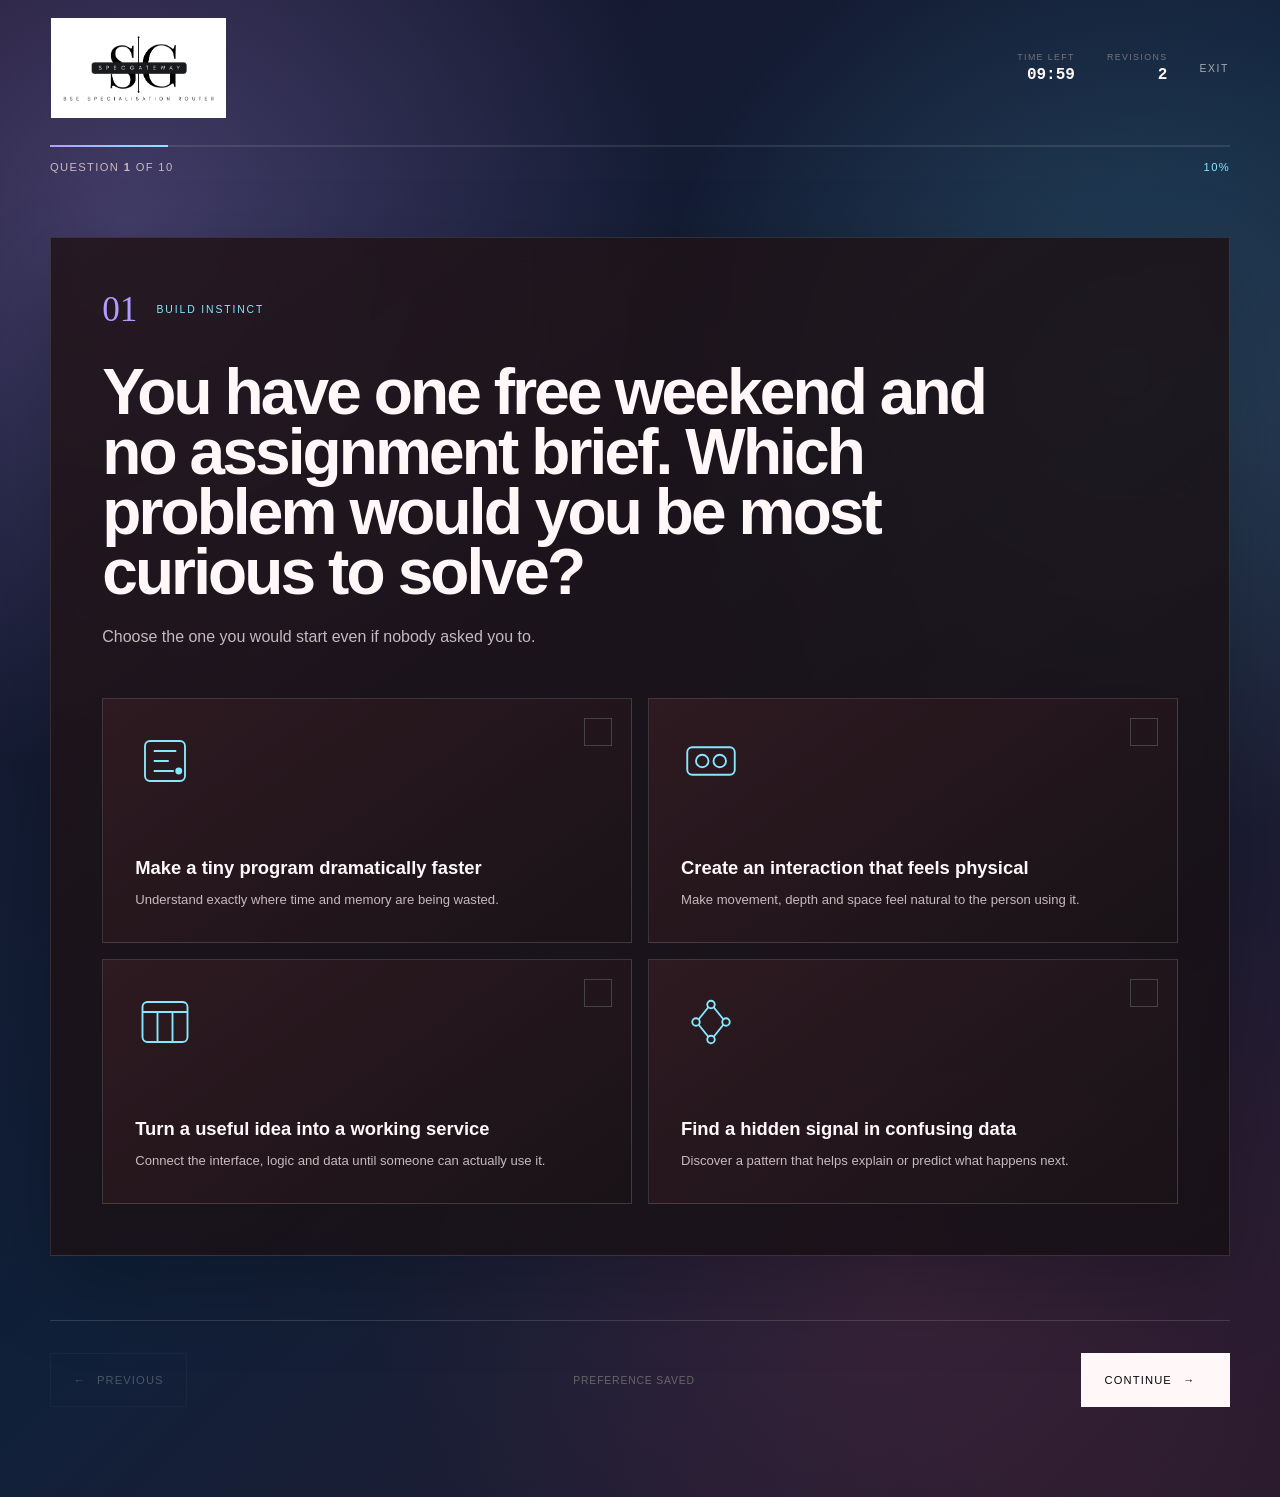
==== commit 25a1a555: "Apdated  results and quiz.html" ====
--- a/results.html
+++ b/results.html
@@ -335,7 +335,6 @@
                     <h2>
 
                         YOUR ANSWERS
-                        <br>
 
                         <em>
                             LEFT CLUES.
--- a/styles.css
+++ b/styles.css
@@ -573,29 +573,74 @@
     position: relative;
     width: 360px;
     height: 360px;
+
+    perspective: 900px;
+    transform-style: preserve-3d;
+
+    cursor: crosshair;
+
+    transition: transform .16s ease-out;
 }
 
 .xr-ring {
     position: absolute;
+
     border: 1px solid var(--cyan);
     border-radius: 50%;
+
     inset: 20px;
+
+    pointer-events: none;
+
+    transition:
+        transform .15s ease-out,
+        box-shadow .25s ease;
 }
 
 .xr-ring-two {
     inset: 90px;
+
     border-color: var(--violet);
 }
 
 .xr-dot {
     position: absolute;
-    width: 18px;
-    height: 18px;
+
+    width: 22px;
+    height: 22px;
+
     border-radius: 50%;
+
     background: #fff;
+
     left: 50%;
     top: 50%;
-    box-shadow: 0 0 35px var(--cyan);
+
+    transform:
+        translate(-50%, -50%);
+
+    pointer-events: none;
+
+    box-shadow:
+        0 0 16px #fff,
+        0 0 42px var(--cyan),
+        0 0 70px rgba(179, 156, 255, .45);
+
+    transition:
+        left .08s linear,
+        top .08s linear;
+}
+
+.visual-xr-space.is-active .xr-ring {
+    box-shadow:
+        0 0 50px
+        rgba(134, 232, 255, .22);
+}
+
+.visual-xr-space.is-active .xr-ring-two {
+    box-shadow:
+        0 0 45px
+        rgba(179, 156, 255, .26);
 }
 
 
@@ -1974,26 +2019,31 @@
 
     background:
         radial-gradient(
-            circle at 12% 18%,
-            rgba(165, 43, 63, .18),
-            transparent 34%
+            circle at 10% 15%,
+            rgba(179, 156, 255, .28),
+            transparent 32%
         ),
         radial-gradient(
-            circle at 88% 42%,
-            rgba(109, 31, 46, .13),
+            circle at 88% 25%,
+            rgba(134, 232, 255, .18),
             transparent 30%
+        ),
+
+        radial-gradient(
+            circle at 70% 85%,
+            rgba(209, 74, 97, .14),
+            transparent 34%
         ),
         linear-gradient(
             135deg,
-            #100c10,
-            #181015 48%,
-            #0d0b0e
+            #19152b,
+            #102039 50%,
+            #28192d
         );
 
     color: var(--text);
     overflow-x: hidden;
 }
-
 
 /* QUIZ CANVAS */
 
@@ -3687,27 +3737,86 @@
 
     background:
         radial-gradient(
-            circle at 12% 18%,
-            rgba(209, 74, 97, .14),
+            circle at 8% 14%,
+            rgba(179, 156, 255, .26),
+            transparent 32%
+        ),
+        radial-gradient(
+            circle at 90% 24%,
+            rgba(134, 232, 255, .18),
             transparent 30%
         ),
         radial-gradient(
-            circle at 88% 40%,
-            rgba(122, 33, 51, .11),
-            transparent 30%
+            circle at 74% 82%,
+            rgba(209, 74, 97, .15),
+            transparent 34%
         ),
-        radial-gradient(
-            circle at 50% 82%,
-            rgba(255, 121, 111, .05),
-            transparent 35%
-        ),
-        #080708;
+        linear-gradient(
+            145deg,
+            #18142c,
+            #102237 48%,
+            #29182e
+        );
 
     color: var(--text);
 }
 
 .results-main {
     overflow: hidden;
+}
+/* ============================================================
+   RESULTS PAGE — TYPOGRAPHY ONLY
+   No background or colour changes
+============================================================ */
+
+.results-page h2 {
+    max-width: 900px;
+
+    margin-top: 1.4rem;
+    margin-bottom: 1.5rem;
+
+    font-size: clamp(
+        2.6rem,
+        5vw,
+        5.5rem
+    );
+
+    line-height: 1;
+
+    letter-spacing: -0.045em;
+
+    font-weight: 700;
+}
+
+.results-page h2 em {
+    font-size: .92em;
+
+    font-weight: 400;
+
+    line-height: 1;
+
+    letter-spacing: -0.025em;
+}
+
+.results-page .section-number {
+    font-size: .75rem;
+
+    line-height: 1.4;
+
+    letter-spacing: .18em;
+}
+
+.results-page .section-intro,
+.results-page section p {
+    max-width: 680px;
+
+    font-size: clamp(
+        1rem,
+        1.3vw,
+        1.15rem
+    );
+
+    line-height: 1.65;
 }
 
 
@@ -4066,9 +4175,24 @@
 
     border-bottom:
         1px solid
-        var(--line);
-
-    background: #050506;
+        rgba(255, 255, 255, .10);
+
+    background:
+        radial-gradient(
+            circle at 78% 38%,
+            rgba(134, 232, 255, .13),
+            transparent 30%
+        ),
+        radial-gradient(
+            circle at 18% 72%,
+            rgba(179, 156, 255, .17),
+            transparent 32%
+        ),
+        linear-gradient(
+            125deg,
+            rgba(38, 28, 63, .96),
+            rgba(17, 43, 61, .94)
+        );
 }
 
 .results-hero::before {
@@ -4364,7 +4488,22 @@
         1px solid
         rgba(255, 255, 255, .10);
 
-    background: #050506;
+    background:
+        radial-gradient(
+            circle at 18% 25%,
+            rgba(179, 156, 255, .20),
+            transparent 35%
+        ),
+        radial-gradient(
+            circle at 82% 72%,
+            rgba(134, 232, 255, .16),
+            transparent 34%
+        ),
+        linear-gradient(
+            135deg,
+            #211a39,
+            #122d42
+        );
 }
 
 
@@ -4572,13 +4711,26 @@
 .canvas-shell {
     position: relative;
 
-    padding: 1rem;
+    padding: 2rem;
 
     border:
         1px solid
-        var(--line);
-
-    background: #050506;
+        rgba(134, 232, 255, .24);
+
+    border-radius: 24px;
+
+    background:
+        linear-gradient(
+            145deg,
+            rgba(42, 32, 67, .82),
+            rgba(17, 45, 64, .76)
+        );
+
+    box-shadow:
+        0 28px 80px
+        rgba(3, 5, 18, .28);
+
+    backdrop-filter: blur(18px);
 
     overflow: hidden;
 }
